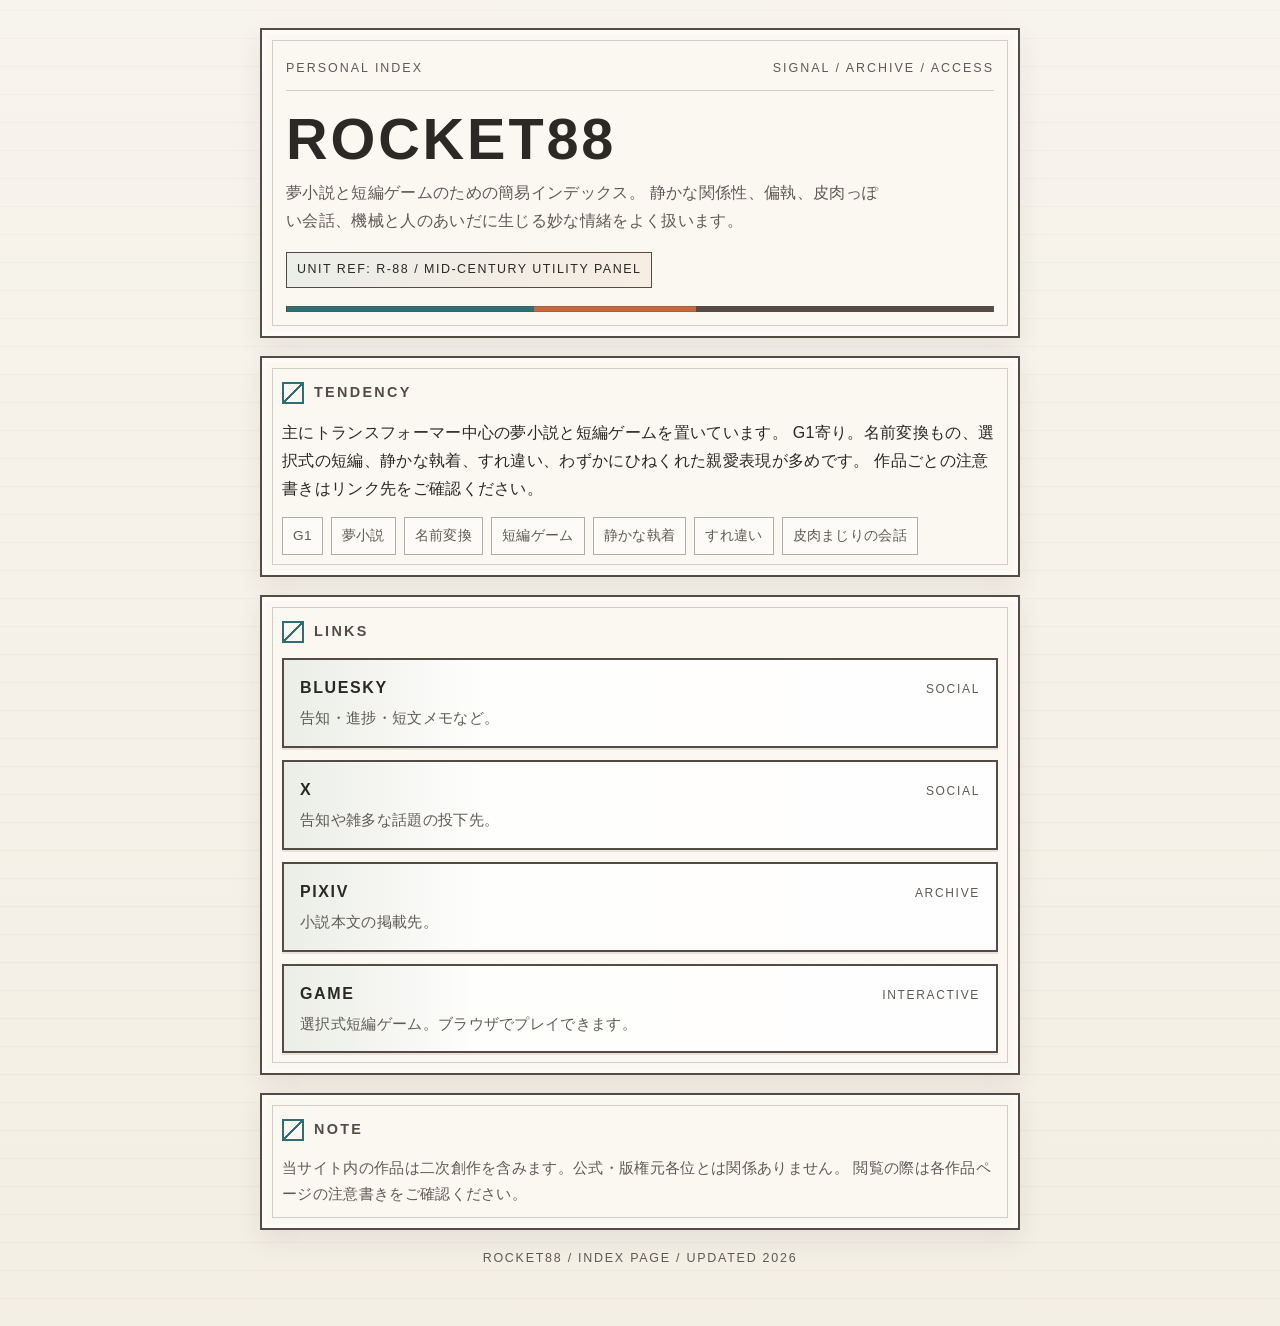
==== index.html @ cde76e51 "Add files via upload" ====
<!DOCTYPE html>
<html lang="ja">
<head>
  <meta charset="UTF-8" />
  <meta name="viewport" content="width=device-width, initial-scale=1.0" />
  <title>Rocket88 / Index</title>
  <meta name="description" content="夢小説・短編ゲームのリンク集" />
  <style>
    :root {
      --bg: #f3eee3;
      --panel: #fbf8f1;
      --line: #544c43;
      --subline: #8b8175;
      --ink: #2b2825;
      --muted: #5f5a54;
      --accent: #2f6f73;
      --accent-2: #c56a3d;
      --shadow: rgba(43, 40, 37, 0.08);
    }

    * {
      box-sizing: border-box;
    }

    html {
      scroll-behavior: smooth;
    }

    body {
      margin: 0;
      color: var(--ink);
      background:
        linear-gradient(to bottom, rgba(255,255,255,0.35), rgba(255,255,255,0.05)),
        repeating-linear-gradient(
          0deg,
          transparent 0,
          transparent 27px,
          rgba(84, 76, 67, 0.05) 27px,
          rgba(84, 76, 67, 0.05) 28px
        ),
        var(--bg);
      font-family:
        "Helvetica Neue",
        "Arial",
        "Hiragino Sans",
        "Yu Gothic",
        "Meiryo",
        sans-serif;
      line-height: 1.75;
      letter-spacing: 0.02em;
    }

    .wrap {
      width: min(92vw, 760px);
      margin: 0 auto;
      padding: 28px 0 56px;
    }

    .plate {
      position: relative;
      background: var(--panel);
      border: 2px solid var(--line);
      box-shadow:
        0 0 0 4px rgba(255,255,255,0.55) inset,
        0 10px 24px var(--shadow);
      overflow: hidden;
    }

    .plate::before {
      content: "";
      position: absolute;
      inset: 10px;
      border: 1px solid rgba(84, 76, 67, 0.25);
      pointer-events: none;
    }

    header.plate {
      padding: 28px 24px 24px;
      margin-bottom: 18px;
    }

    .topline {
      display: flex;
      justify-content: space-between;
      align-items: center;
      gap: 12px;
      font-size: 0.78rem;
      color: var(--muted);
      text-transform: uppercase;
      letter-spacing: 0.16em;
      margin-bottom: 18px;
      border-bottom: 1px solid rgba(84, 76, 67, 0.25);
      padding-bottom: 10px;
    }

    .name {
      margin: 0;
      font-size: clamp(2rem, 6vw, 3.6rem);
      line-height: 1.05;
      letter-spacing: 0.05em;
      font-weight: 800;
      text-transform: uppercase;
    }

    .subtitle {
      margin: 10px 0 0;
      color: var(--muted);
      font-size: 0.98rem;
      max-width: 38em;
    }

    .serial {
      margin-top: 18px;
      display: inline-block;
      padding: 6px 10px;
      border: 1px solid var(--line);
      font-size: 0.78rem;
      letter-spacing: 0.12em;
      text-transform: uppercase;
      background: linear-gradient(to right, rgba(47,111,115,0.08), rgba(197,106,61,0.08));
    }

    .grid {
      display: grid;
      gap: 18px;
    }

    section.plate {
      padding: 22px 20px 20px;
    }

    .section-head {
      display: flex;
      align-items: center;
      gap: 10px;
      margin: 0 0 14px;
      font-size: 0.9rem;
      letter-spacing: 0.16em;
      text-transform: uppercase;
      color: var(--line);
    }

    .section-head::before {
      content: "";
      width: 18px;
      height: 18px;
      border: 2px solid var(--accent);
      background:
        linear-gradient(135deg, transparent 45%, var(--accent) 46%, var(--accent) 54%, transparent 55%);
      flex: 0 0 auto;
    }

    .tendency-text {
      margin: 0;
      color: var(--ink);
    }

    .chips {
      display: flex;
      flex-wrap: wrap;
      gap: 8px;
      margin-top: 14px;
    }

    .chip {
      display: inline-block;
      padding: 6px 10px;
      border: 1px solid rgba(84, 76, 67, 0.45);
      color: var(--muted);
      font-size: 0.85rem;
      background: rgba(255,255,255,0.55);
    }

    .links {
      display: grid;
      gap: 12px;
    }

    .link-card {
      display: block;
      position: relative;
      text-decoration: none;
      color: inherit;
      border: 2px solid var(--line);
      background:
        linear-gradient(to right, rgba(47,111,115,0.08), rgba(255,255,255,0.85) 28%, rgba(255,255,255,0.92)),
        var(--panel);
      padding: 14px 16px;
      transition: transform 0.18s ease, box-shadow 0.18s ease, border-color 0.18s ease;
      box-shadow: 0 2px 0 rgba(84, 76, 67, 0.12);
    }

    .link-card:hover,
    .link-card:focus-visible {
      transform: translateY(-2px);
      box-shadow: 0 10px 16px rgba(43, 40, 37, 0.09);
      border-color: var(--accent);
      outline: none;
    }

    .link-top {
      display: flex;
      justify-content: space-between;
      align-items: baseline;
      gap: 10px;
      margin-bottom: 4px;
    }

    .link-label {
      font-size: 1rem;
      font-weight: 800;
      letter-spacing: 0.1em;
      text-transform: uppercase;
    }

    .link-tag {
      font-size: 0.75rem;
      color: var(--muted);
      letter-spacing: 0.14em;
      text-transform: uppercase;
      white-space: nowrap;
    }

    .link-desc {
      margin: 0;
      color: var(--muted);
      font-size: 0.92rem;
    }

    .notes {
      margin: 0;
      color: var(--muted);
      font-size: 0.92rem;
    }

    footer {
      margin-top: 18px;
      text-align: center;
      color: var(--muted);
      font-size: 0.78rem;
      letter-spacing: 0.14em;
      text-transform: uppercase;
    }

    .accent-line {
      height: 6px;
      margin: 18px 0 0;
      background:
        linear-gradient(to right,
          var(--accent) 0 35%,
          var(--accent-2) 35% 58%,
          var(--line) 58% 100%);
      border: 1px solid rgba(84, 76, 67, 0.3);
    }

    @media (max-width: 640px) {
      .wrap {
        width: min(94vw, 760px);
        padding-top: 18px;
      }

      header.plate,
      section.plate {
        padding-left: 16px;
        padding-right: 16px;
      }

      .topline {
        flex-direction: column;
        align-items: flex-start;
      }

      .link-top {
        flex-direction: column;
        align-items: flex-start;
      }
    }
  </style>
</head>
<body>
  <main class="wrap">
    <header class="plate">
      <div class="topline">
        <span>Personal Index</span>
        <span>Signal / Archive / Access</span>
      </div>

      <h1 class="name">Rocket88</h1>
      <p class="subtitle">
        夢小説と短編ゲームのための簡易インデックス。
        静かな関係性、偏執、皮肉っぽい会話、機械と人のあいだに生じる妙な情緒をよく扱います。
      </p>

      <div class="serial">Unit Ref: R-88 / Mid-Century Utility Panel</div>
      <div class="accent-line" aria-hidden="true"></div>
    </header>

    <div class="grid">
      <section class="plate" aria-labelledby="tendency-title">
        <h2 class="section-head" id="tendency-title">Tendency</h2>
        <p class="tendency-text">
          主にトランスフォーマー中心の夢小説と短編ゲームを置いています。
          G1寄り。名前変換もの、選択式の短編、静かな執着、すれ違い、わずかにひねくれた親愛表現が多めです。
          作品ごとの注意書きはリンク先をご確認ください。
        </p>
        <div class="chips" aria-label="傾向タグ">
          <span class="chip">G1</span>
          <span class="chip">夢小説</span>
          <span class="chip">名前変換</span>
          <span class="chip">短編ゲーム</span>
          <span class="chip">静かな執着</span>
          <span class="chip">すれ違い</span>
          <span class="chip">皮肉まじりの会話</span>
        </div>
      </section>

      <section class="plate" aria-labelledby="links-title">
        <h2 class="section-head" id="links-title">Links</h2>
        <div class="links">
          <a class="link-card" href="https://bsky.app/" target="_blank" rel="noopener noreferrer">
            <div class="link-top">
              <span class="link-label">Bluesky</span>
              <span class="link-tag">Social</span>
            </div>
            <p class="link-desc">告知・進捗・短文メモなど。</p>
          </a>

          <a class="link-card" href="https://x.com/" target="_blank" rel="noopener noreferrer">
            <div class="link-top">
              <span class="link-label">X</span>
              <span class="link-tag">Social</span>
            </div>
            <p class="link-desc">告知や雑多な話題の投下先。</p>
          </a>

          <a class="link-card" href="https://www.pixiv.net/" target="_blank" rel="noopener noreferrer">
            <div class="link-top">
              <span class="link-label">pixiv</span>
              <span class="link-tag">Archive</span>
            </div>
            <p class="link-desc">小説本文の掲載先。</p>
          </a>

          <a class="link-card" href="https://example.com/" target="_blank" rel="noopener noreferrer">
            <div class="link-top">
              <span class="link-label">Game</span>
              <span class="link-tag">Interactive</span>
            </div>
            <p class="link-desc">選択式短編ゲーム。ブラウザでプレイできます。</p>
          </a>
        </div>
      </section>

      <section class="plate" aria-labelledby="note-title">
        <h2 class="section-head" id="note-title">Note</h2>
        <p class="notes">
          当サイト内の作品は二次創作を含みます。公式・版権元各位とは関係ありません。
          閲覧の際は各作品ページの注意書きをご確認ください。
        </p>
      </section>
    </div>

    <footer>
      Rocket88 / Index Page / Updated 2026
    </footer>
  </main>
</body>
</html>
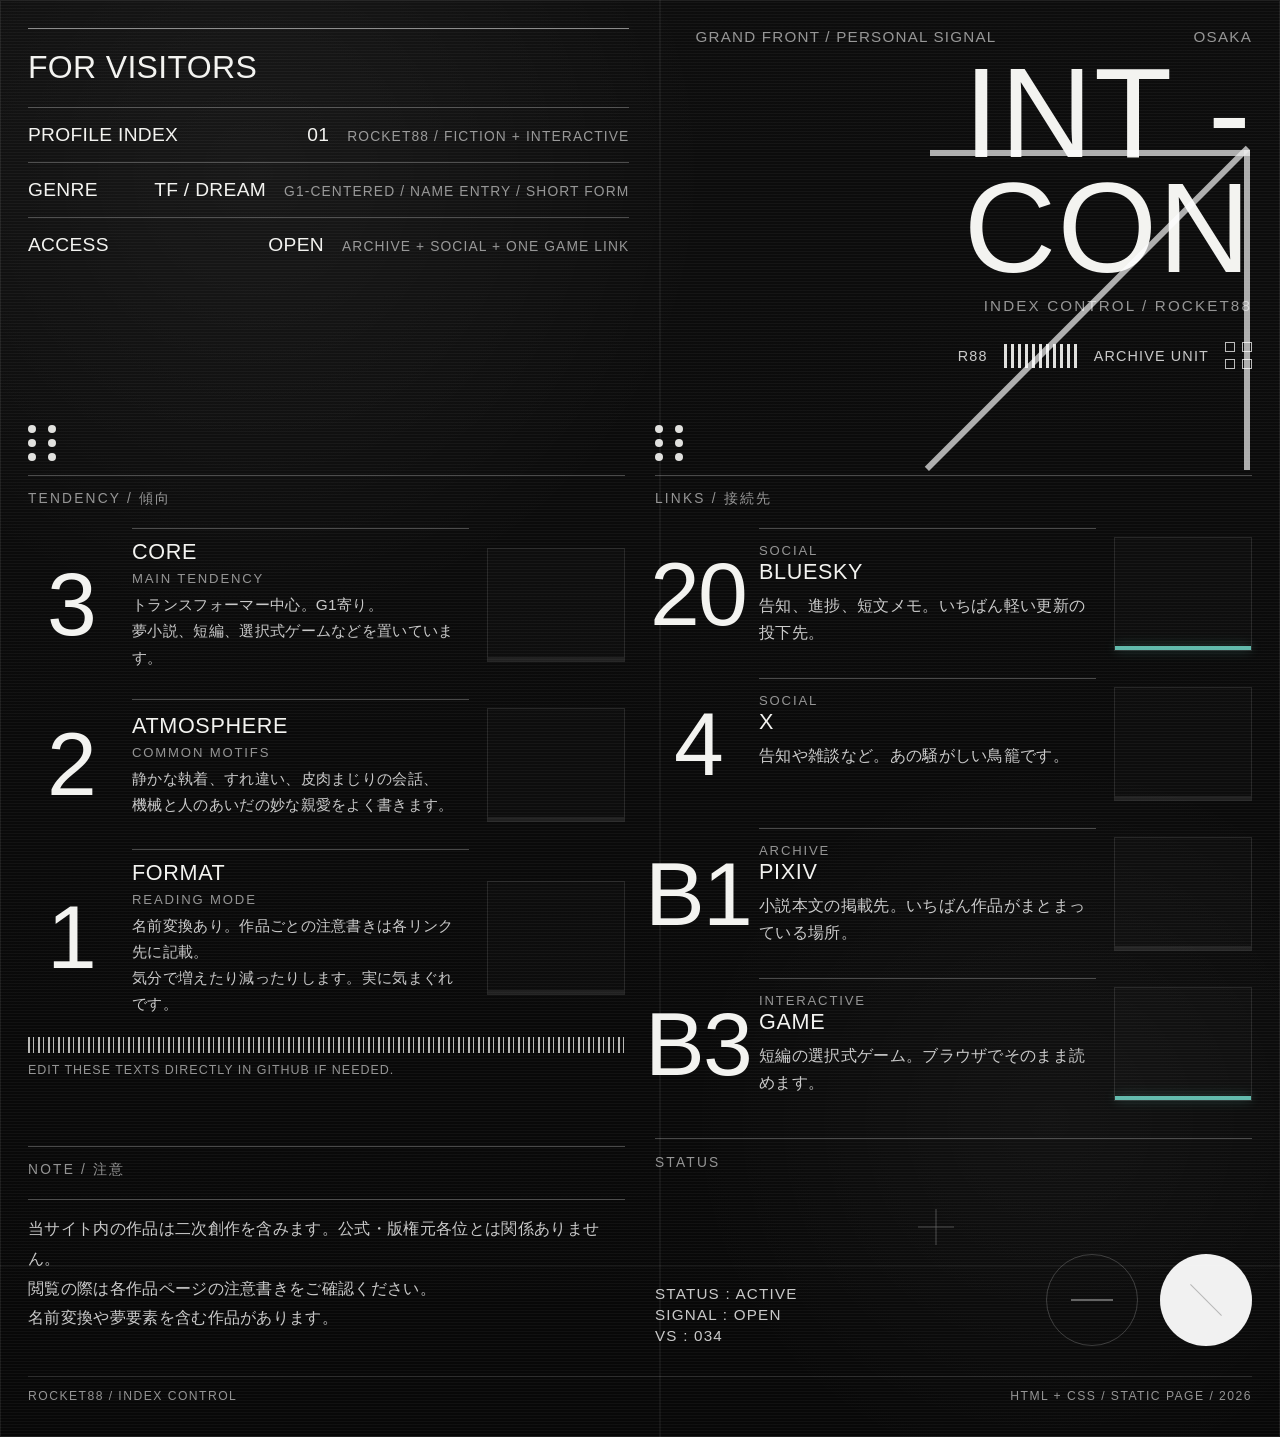
==== commit a1bea80a: "Update index.html" ====
--- a/index.html
+++ b/index.html
@@ -3,366 +3,733 @@
 <head>
   <meta charset="UTF-8" />
   <meta name="viewport" content="width=device-width, initial-scale=1.0" />
-  <title>Rocket88 / Index</title>
-  <meta name="description" content="夢小説・短編ゲームのリンク集" />
+  <title>Rocket88 / INT-CON</title>
+  <meta name="description" content="夢小説・短編ゲームのインデックス" />
   <style>
     :root {
-      --bg: #f3eee3;
-      --panel: #fbf8f1;
-      --line: #544c43;
-      --subline: #8b8175;
-      --ink: #2b2825;
-      --muted: #5f5a54;
-      --accent: #2f6f73;
-      --accent-2: #c56a3d;
-      --shadow: rgba(43, 40, 37, 0.08);
-    }
-
-    * {
-      box-sizing: border-box;
-    }
-
-    html {
-      scroll-behavior: smooth;
+      --bg: #050505;
+      --panel: rgba(255,255,255,0.02);
+      --line: rgba(255,255,255,0.72);
+      --soft-line: rgba(255,255,255,0.26);
+      --text: #f3f3f0;
+      --muted: rgba(255,255,255,0.78);
+      --subtle: rgba(255,255,255,0.56);
+      --accent-soft: rgba(126,243,225,0.75);
+    }
+
+    * { box-sizing: border-box; }
+    html, body {
+      margin: 0;
+      padding: 0;
+      min-height: 100%;
+      background: var(--bg);
+      color: var(--text);
+      font-family: "Helvetica Neue", Arial, "Hiragino Sans", "Yu Gothic", Meiryo, sans-serif;
+      letter-spacing: 0.02em;
     }
 
     body {
-      margin: 0;
-      color: var(--ink);
-      background:
-        linear-gradient(to bottom, rgba(255,255,255,0.35), rgba(255,255,255,0.05)),
+      background-image:
+        radial-gradient(circle at 20% 12%, rgba(255,255,255,0.05), transparent 28%),
+        radial-gradient(circle at 82% 78%, rgba(255,255,255,0.035), transparent 24%),
+        linear-gradient(to bottom, rgba(255,255,255,0.03), rgba(255,255,255,0.01)),
         repeating-linear-gradient(
           0deg,
-          transparent 0,
-          transparent 27px,
-          rgba(84, 76, 67, 0.05) 27px,
-          rgba(84, 76, 67, 0.05) 28px
-        ),
-        var(--bg);
-      font-family:
-        "Helvetica Neue",
-        "Arial",
-        "Hiragino Sans",
-        "Yu Gothic",
-        "Meiryo",
-        sans-serif;
-      line-height: 1.75;
-      letter-spacing: 0.02em;
-    }
-
-    .wrap {
-      width: min(92vw, 760px);
+          rgba(255,255,255,0.035) 0px,
+          rgba(255,255,255,0.035) 1px,
+          transparent 1px,
+          transparent 3px
+        );
+    }
+
+    a { color: inherit; }
+
+    .board {
+      position: relative;
+      width: min(100%, 1280px);
       margin: 0 auto;
-      padding: 28px 0 56px;
-    }
-
-    .plate {
+      min-height: 100vh;
+      padding: 28px 28px 34px;
+      overflow: hidden;
+    }
+
+    .board::before {
+      content: "";
+      position: absolute;
+      inset: 0;
+      background:
+        linear-gradient(90deg, transparent 0, transparent 51.5%, rgba(255,255,255,0.05) 51.5%, rgba(255,255,255,0.05) 51.65%, transparent 51.65%),
+        linear-gradient(transparent 0, transparent 88%, rgba(255,255,255,0.04) 88%, rgba(255,255,255,0.04) 88.15%, transparent 88.15%);
+      pointer-events: none;
+    }
+
+    .board::after {
+      content: "";
+      position: absolute;
+      inset: 0;
+      box-shadow: inset 0 0 0 1px rgba(255,255,255,0.08);
+      pointer-events: none;
+    }
+
+    .top-grid {
+      display: grid;
+      grid-template-columns: 1.1fr 1fr;
+      gap: 30px;
+      align-items: start;
+      margin-bottom: 42px;
+    }
+
+    .meta-block { padding-right: 24px; }
+
+    .rule {
+      height: 1px;
+      background: var(--line);
+      opacity: 0.72;
+      margin: 0 0 22px;
+    }
+
+    .meta-label {
+      display: block;
+      font-size: clamp(28px, 2.5vw, 40px);
+      line-height: 1;
+      font-weight: 300;
+      letter-spacing: 0.01em;
+      text-transform: uppercase;
+      margin-bottom: 24px;
+    }
+
+    .meta-row {
+      display: grid;
+      grid-template-columns: 1fr auto auto;
+      gap: 18px;
+      align-items: baseline;
+      padding: 16px 0;
+      border-top: 1px solid var(--soft-line);
+      font-size: clamp(19px, 1.5vw, 28px);
+      text-transform: uppercase;
+      font-weight: 300;
+    }
+
+    .meta-row small {
+      font-size: 0.72em;
+      color: var(--subtle);
+      letter-spacing: 0.08em;
+    }
+
+    .hero {
       position: relative;
-      background: var(--panel);
-      border: 2px solid var(--line);
-      box-shadow:
-        0 0 0 4px rgba(255,255,255,0.55) inset,
-        0 10px 24px var(--shadow);
-      overflow: hidden;
-    }
-
-    .plate::before {
-      content: "";
-      position: absolute;
-      inset: 10px;
-      border: 1px solid rgba(84, 76, 67, 0.25);
-      pointer-events: none;
-    }
-
-    header.plate {
-      padding: 28px 24px 24px;
-      margin-bottom: 18px;
-    }
-
-    .topline {
+      min-height: 320px;
+      padding-left: 12px;
+    }
+
+    .hero-topline {
       display: flex;
       justify-content: space-between;
+      align-items: end;
+      gap: 16px;
+      color: var(--subtle);
+      font-size: 0.95rem;
+      text-transform: uppercase;
+      letter-spacing: 0.08em;
+      margin-bottom: 10px;
+    }
+
+    .hero-title {
+      margin: 0;
+      font-size: clamp(70px, 10vw, 170px);
+      line-height: 0.9;
+      font-weight: 200;
+      letter-spacing: 0.01em;
+      text-transform: uppercase;
+      text-align: right;
+    }
+
+    .hero-sub {
+      margin-top: 12px;
+      text-align: right;
+      font-size: 0.95rem;
+      color: var(--subtle);
+      text-transform: uppercase;
+      letter-spacing: 0.14em;
+    }
+
+    .hero-arrow {
+      position: absolute;
+      right: 2px;
+      top: 122px;
+      width: min(33vw, 320px);
+      height: min(33vw, 320px);
+      opacity: 0.92;
+      pointer-events: none;
+    }
+
+    .hero-arrow::before,
+    .hero-arrow::after {
+      content: "";
+      position: absolute;
+      background: var(--line);
+    }
+
+    .hero-arrow::before {
+      right: 0;
+      top: 0;
+      width: 100%;
+      height: 6px;
+    }
+
+    .hero-arrow::after {
+      right: 0;
+      top: 0;
+      width: 6px;
+      height: 100%;
+    }
+
+    .hero-arrow .diag {
+      position: absolute;
+      right: 0;
+      top: 0;
+      width: 6px;
+      height: 142%;
+      transform-origin: top right;
+      transform: rotate(45deg);
+      background: var(--line);
+    }
+
+    .hero-marks {
+      display: flex;
+      justify-content: flex-end;
+      gap: 16px;
       align-items: center;
-      gap: 12px;
-      font-size: 0.78rem;
+      margin-top: 28px;
       color: var(--muted);
+      font-size: 0.9rem;
+      letter-spacing: 0.08em;
+      text-transform: uppercase;
+    }
+
+    .hero-marks .bars {
+      width: 74px;
+      height: 24px;
+      background: repeating-linear-gradient(to right, var(--text) 0 3px, transparent 3px 7px);
+      opacity: 0.92;
+    }
+
+    .hero-marks .dotbox {
+      display: grid;
+      grid-template-columns: repeat(2, 10px);
+      gap: 7px;
+    }
+
+    .hero-marks .dotbox span {
+      display: block;
+      width: 10px;
+      height: 10px;
+      border: 1px solid var(--line);
+    }
+
+    .mid-grid {
+      display: grid;
+      grid-template-columns: 1fr 1fr;
+      gap: 30px;
+      align-items: start;
+    }
+
+    .panel { position: relative; padding-top: 8px; }
+    .panel .panel-rule {
+      height: 1px;
+      background: var(--soft-line);
+      margin-bottom: 14px;
+    }
+
+    .braille {
+      display: inline-grid;
+      grid-template-columns: repeat(2, 8px);
+      grid-auto-rows: 8px;
+      gap: 6px 12px;
+      margin-bottom: 14px;
+      opacity: 0.92;
+    }
+
+    .braille span {
+      width: 8px;
+      height: 8px;
+      border-radius: 50%;
+      background: var(--text);
+      display: block;
+    }
+
+    .section-caption {
+      font-size: 0.86rem;
+      color: var(--subtle);
       text-transform: uppercase;
       letter-spacing: 0.16em;
-      margin-bottom: 18px;
-      border-bottom: 1px solid rgba(84, 76, 67, 0.25);
-      padding-bottom: 10px;
-    }
-
-    .name {
-      margin: 0;
-      font-size: clamp(2rem, 6vw, 3.6rem);
-      line-height: 1.05;
-      letter-spacing: 0.05em;
-      font-weight: 800;
-      text-transform: uppercase;
-    }
-
-    .subtitle {
-      margin: 10px 0 0;
-      color: var(--muted);
-      font-size: 0.98rem;
-      max-width: 38em;
-    }
-
-    .serial {
-      margin-top: 18px;
-      display: inline-block;
-      padding: 6px 10px;
-      border: 1px solid var(--line);
-      font-size: 0.78rem;
-      letter-spacing: 0.12em;
-      text-transform: uppercase;
-      background: linear-gradient(to right, rgba(47,111,115,0.08), rgba(197,106,61,0.08));
-    }
-
-    .grid {
+      margin-bottom: 20px;
+    }
+
+    .tendency-list,
+    .link-list {
       display: grid;
       gap: 18px;
     }
 
-    section.plate {
-      padding: 22px 20px 20px;
-    }
-
-    .section-head {
+    .t-item,
+    .link-item {
+      display: grid;
+      grid-template-columns: 86px 1fr 138px;
+      align-items: stretch;
+      gap: 18px;
+      min-height: 132px;
+    }
+
+    .id-box {
       display: flex;
       align-items: center;
-      gap: 10px;
-      margin: 0 0 14px;
-      font-size: 0.9rem;
-      letter-spacing: 0.16em;
-      text-transform: uppercase;
-      color: var(--line);
-    }
-
-    .section-head::before {
+      justify-content: center;
+      font-size: clamp(68px, 7vw, 112px);
+      line-height: 1;
+      font-weight: 200;
+      letter-spacing: -0.02em;
+      text-transform: uppercase;
+    }
+
+    .copy {
+      display: flex;
+      flex-direction: column;
+      justify-content: center;
+      padding: 10px 0;
+      border-top: 1px solid var(--soft-line);
+    }
+
+    .copy .jp {
+      font-size: 0.96rem;
+      color: var(--muted);
+      margin-top: 6px;
+      line-height: 1.7;
+    }
+
+    .copy strong,
+    .link-copy strong {
+      display: block;
+      font-size: 1.35rem;
+      font-weight: 400;
+      text-transform: uppercase;
+      letter-spacing: 0.03em;
+      margin-bottom: 6px;
+    }
+
+    .copy small,
+    .link-copy small {
+      font-size: 0.82rem;
+      color: var(--subtle);
+      text-transform: uppercase;
+      letter-spacing: 0.14em;
+    }
+
+    .ghost-box {
+      position: relative;
+      border: 1px solid rgba(255,255,255,0.1);
+      min-height: 114px;
+      align-self: center;
+      background: rgba(255,255,255,0.01);
+    }
+
+    .ghost-box::before {
       content: "";
-      width: 18px;
-      height: 18px;
-      border: 2px solid var(--accent);
-      background:
-        linear-gradient(135deg, transparent 45%, var(--accent) 46%, var(--accent) 54%, transparent 55%);
-      flex: 0 0 auto;
-    }
-
-    .tendency-text {
-      margin: 0;
-      color: var(--ink);
-    }
-
-    .chips {
+      position: absolute;
+      left: 0;
+      right: 0;
+      bottom: 0;
+      height: 4px;
+      background: rgba(255,255,255,0.08);
+    }
+
+    .ghost-box.accent::before {
+      background: linear-gradient(to right, var(--accent-soft), var(--accent-soft));
+      box-shadow: 0 0 12px rgba(126,243,225,0.3);
+    }
+
+    .link-item a { text-decoration: none; display: contents; }
+
+    .link-copy {
+      position: relative;
+      border-top: 1px solid var(--soft-line);
+      padding: 12px 0;
+      transition: transform 0.16s ease;
+    }
+
+    .link-copy p {
+      margin: 8px 0 0;
+      color: var(--muted);
+      line-height: 1.7;
+      font-size: 0.98rem;
+    }
+
+    .link-anchor:hover .link-copy,
+    .link-anchor:focus-visible .link-copy { transform: translateX(6px); }
+    .link-anchor:focus-visible { outline: none; }
+
+    .link-anchor:hover .ghost-box,
+    .link-anchor:focus-visible .ghost-box {
+      border-color: rgba(255,255,255,0.25);
+      box-shadow: inset 0 0 0 1px rgba(255,255,255,0.08);
+    }
+
+    .note-panel {
+      margin-top: 28px;
+      display: grid;
+      grid-template-columns: 1fr 1fr;
+      gap: 30px;
+    }
+
+    .note-copy {
+      border-top: 1px solid var(--soft-line);
+      padding-top: 14px;
+      color: var(--muted);
+      line-height: 1.85;
+    }
+
+    .status-panel {
+      position: relative;
+      border-top: 1px solid var(--soft-line);
+      padding-top: 16px;
+      min-height: 180px;
+    }
+
+    .status-grid {
+      display: grid;
+      grid-template-columns: 1fr auto;
+      gap: 16px;
+      align-items: end;
+      margin-top: 84px;
+    }
+
+    .status-text {
+      text-transform: uppercase;
+      line-height: 1.4;
+      letter-spacing: 0.08em;
+      color: var(--muted);
+      font-size: 0.95rem;
+    }
+
+    .status-icons {
       display: flex;
-      flex-wrap: wrap;
-      gap: 8px;
-      margin-top: 14px;
-    }
-
-    .chip {
-      display: inline-block;
-      padding: 6px 10px;
-      border: 1px solid rgba(84, 76, 67, 0.45);
-      color: var(--muted);
-      font-size: 0.85rem;
-      background: rgba(255,255,255,0.55);
-    }
-
-    .links {
-      display: grid;
-      gap: 12px;
-    }
-
-    .link-card {
-      display: block;
+      align-items: center;
+      gap: 22px;
+    }
+
+    .status-icons .ring,
+    .status-icons .disc {
+      width: 92px;
+      height: 92px;
+      border-radius: 50%;
       position: relative;
-      text-decoration: none;
-      color: inherit;
-      border: 2px solid var(--line);
-      background:
-        linear-gradient(to right, rgba(47,111,115,0.08), rgba(255,255,255,0.85) 28%, rgba(255,255,255,0.92)),
-        var(--panel);
-      padding: 14px 16px;
-      transition: transform 0.18s ease, box-shadow 0.18s ease, border-color 0.18s ease;
-      box-shadow: 0 2px 0 rgba(84, 76, 67, 0.12);
-    }
-
-    .link-card:hover,
-    .link-card:focus-visible {
-      transform: translateY(-2px);
-      box-shadow: 0 10px 16px rgba(43, 40, 37, 0.09);
-      border-color: var(--accent);
-      outline: none;
-    }
-
-    .link-top {
+    }
+
+    .status-icons .ring { border: 1px solid rgba(255,255,255,0.2); }
+
+    .status-icons .ring::before {
+      content: "";
+      position: absolute;
+      left: 50%;
+      top: 50%;
+      width: 42px;
+      height: 1px;
+      background: var(--line);
+      transform: translate(-50%, -50%);
+    }
+
+    .status-icons .disc { background: rgba(255,255,255,0.94); }
+
+    .status-icons .disc::before {
+      content: "";
+      position: absolute;
+      left: 50%;
+      top: 50%;
+      width: 44px;
+      height: 1px;
+      background: rgba(0,0,0,0.24);
+      transform: translate(-50%, -50%) rotate(45deg);
+    }
+
+    .micro-cross {
+      position: absolute;
+      left: 44%;
+      top: 70px;
+      width: 36px;
+      height: 36px;
+      opacity: 0.36;
+    }
+
+    .micro-cross::before,
+    .micro-cross::after {
+      content: "";
+      position: absolute;
+      background: var(--line);
+    }
+
+    .micro-cross::before {
+      left: 50%;
+      top: 0;
+      width: 1px;
+      height: 100%;
+      transform: translateX(-50%);
+    }
+
+    .micro-cross::after {
+      left: 0;
+      top: 50%;
+      width: 100%;
+      height: 1px;
+      transform: translateY(-50%);
+    }
+
+    .footer-line {
+      margin-top: 30px;
+      height: 1px;
+      background: rgba(255,255,255,0.12);
+    }
+
+    .footer-meta {
       display: flex;
       justify-content: space-between;
-      align-items: baseline;
-      gap: 10px;
-      margin-bottom: 4px;
-    }
-
-    .link-label {
-      font-size: 1rem;
-      font-weight: 800;
-      letter-spacing: 0.1em;
-      text-transform: uppercase;
-    }
-
-    .link-tag {
-      font-size: 0.75rem;
-      color: var(--muted);
-      letter-spacing: 0.14em;
-      text-transform: uppercase;
-      white-space: nowrap;
-    }
-
-    .link-desc {
-      margin: 0;
-      color: var(--muted);
-      font-size: 0.92rem;
-    }
-
-    .notes {
-      margin: 0;
-      color: var(--muted);
-      font-size: 0.92rem;
-    }
-
-    footer {
-      margin-top: 18px;
-      text-align: center;
-      color: var(--muted);
+      gap: 12px;
+      padding-top: 12px;
+      text-transform: uppercase;
+      color: var(--subtle);
+      font-size: 0.76rem;
+      letter-spacing: 0.12em;
+    }
+
+    .barcode {
+      width: 100%;
+      height: 16px;
+      margin-top: 10px;
+      background: repeating-linear-gradient(to right, var(--text) 0 2px, transparent 2px 5px, var(--text) 5px 6px, transparent 6px 10px);
+      opacity: 0.75;
+    }
+
+    .edit-note {
       font-size: 0.78rem;
-      letter-spacing: 0.14em;
-      text-transform: uppercase;
-    }
-
-    .accent-line {
-      height: 6px;
-      margin: 18px 0 0;
-      background:
-        linear-gradient(to right,
-          var(--accent) 0 35%,
-          var(--accent-2) 35% 58%,
-          var(--line) 58% 100%);
-      border: 1px solid rgba(84, 76, 67, 0.3);
-    }
-
-    @media (max-width: 640px) {
-      .wrap {
-        width: min(94vw, 760px);
-        padding-top: 18px;
-      }
-
-      header.plate,
-      section.plate {
-        padding-left: 16px;
-        padding-right: 16px;
-      }
-
-      .topline {
-        flex-direction: column;
-        align-items: flex-start;
-      }
-
-      .link-top {
-        flex-direction: column;
-        align-items: flex-start;
-      }
+      color: var(--subtle);
+      margin-top: 10px;
+      letter-spacing: 0.08em;
+      text-transform: uppercase;
+    }
+
+    @media (max-width: 980px) {
+      .top-grid, .mid-grid, .note-panel { grid-template-columns: 1fr; }
+      .hero { min-height: 260px; padding-right: 0; }
+      .hero-title, .hero-sub { text-align: left; }
+      .hero-marks { justify-content: flex-start; }
+      .hero-arrow { position: relative; top: auto; right: auto; margin-top: 22px; width: 220px; height: 220px; }
+      .micro-cross { left: auto; right: 160px; top: 38px; }
+    }
+
+    @media (max-width: 720px) {
+      .board { padding: 18px 16px 24px; }
+      .meta-row { grid-template-columns: 1fr auto; gap: 8px 12px; }
+      .meta-row small { grid-column: 1 / -1; }
+      .t-item, .link-item { grid-template-columns: 72px 1fr; gap: 14px; }
+      .ghost-box { grid-column: 2; min-height: 54px; }
+      .id-box { align-self: start; justify-content: flex-start; font-size: clamp(54px, 14vw, 88px); }
+      .status-grid, .footer-meta { grid-template-columns: 1fr; display: grid; }
+      .status-icons { justify-content: flex-start; }
     }
   </style>
 </head>
 <body>
-  <main class="wrap">
-    <header class="plate">
-      <div class="topline">
-        <span>Personal Index</span>
-        <span>Signal / Archive / Access</span>
+  <main class="board">
+    <section class="top-grid">
+      <div class="meta-block">
+        <div class="rule"></div>
+        <span class="meta-label">For Visitors</span>
+
+        <div class="meta-row">
+          <span>Profile Index</span>
+          <span>01</span>
+          <small>Rocket88 / Fiction + Interactive</small>
+        </div>
+
+        <div class="meta-row">
+          <span>Genre</span>
+          <span>TF / Dream</span>
+          <small>G1-centered / name entry / short form</small>
+        </div>
+
+        <div class="meta-row">
+          <span>Access</span>
+          <span>Open</span>
+          <small>Archive + social + one game link</small>
+        </div>
       </div>
 
-      <h1 class="name">Rocket88</h1>
-      <p class="subtitle">
-        夢小説と短編ゲームのための簡易インデックス。
-        静かな関係性、偏執、皮肉っぽい会話、機械と人のあいだに生じる妙な情緒をよく扱います。
-      </p>
-
-      <div class="serial">Unit Ref: R-88 / Mid-Century Utility Panel</div>
-      <div class="accent-line" aria-hidden="true"></div>
-    </header>
-
-    <div class="grid">
-      <section class="plate" aria-labelledby="tendency-title">
-        <h2 class="section-head" id="tendency-title">Tendency</h2>
-        <p class="tendency-text">
-          主にトランスフォーマー中心の夢小説と短編ゲームを置いています。
-          G1寄り。名前変換もの、選択式の短編、静かな執着、すれ違い、わずかにひねくれた親愛表現が多めです。
-          作品ごとの注意書きはリンク先をご確認ください。
-        </p>
-        <div class="chips" aria-label="傾向タグ">
-          <span class="chip">G1</span>
-          <span class="chip">夢小説</span>
-          <span class="chip">名前変換</span>
-          <span class="chip">短編ゲーム</span>
-          <span class="chip">静かな執着</span>
-          <span class="chip">すれ違い</span>
-          <span class="chip">皮肉まじりの会話</span>
-        </div>
-      </section>
-
-      <section class="plate" aria-labelledby="links-title">
-        <h2 class="section-head" id="links-title">Links</h2>
-        <div class="links">
-          <a class="link-card" href="https://bsky.app/" target="_blank" rel="noopener noreferrer">
-            <div class="link-top">
-              <span class="link-label">Bluesky</span>
-              <span class="link-tag">Social</span>
+      <div class="hero">
+        <div class="hero-topline">
+          <span>Grand Front / Personal Signal</span>
+          <span>OSAKA</span>
+        </div>
+
+        <h1 class="hero-title">INT - CON</h1>
+        <div class="hero-sub">Index Control / Rocket88</div>
+
+        <div class="hero-marks">
+          <span>R88</span>
+          <span class="bars" aria-hidden="true"></span>
+          <span>Archive Unit</span>
+          <div class="dotbox" aria-hidden="true">
+            <span></span><span></span><span></span><span></span>
+          </div>
+        </div>
+
+        <div class="hero-arrow" aria-hidden="true"><span class="diag"></span></div>
+      </div>
+    </section>
+
+    <section class="mid-grid">
+      <div class="panel">
+        <div class="braille" aria-hidden="true">
+          <span></span><span></span><span></span><span></span><span></span><span></span>
+        </div>
+        <div class="panel-rule"></div>
+        <div class="section-caption">Tendency / 傾向</div>
+
+        <div class="tendency-list">
+          <article class="t-item">
+            <div class="id-box">3</div>
+            <div class="copy">
+              <strong>Core</strong>
+              <small>Main tendency</small>
+              <div class="jp">
+                トランスフォーマー中心。G1寄り。<br>
+                夢小説、短編、選択式ゲームなどを置いています。
+              </div>
             </div>
-            <p class="link-desc">告知・進捗・短文メモなど。</p>
-          </a>
-
-          <a class="link-card" href="https://x.com/" target="_blank" rel="noopener noreferrer">
-            <div class="link-top">
-              <span class="link-label">X</span>
-              <span class="link-tag">Social</span>
+            <div class="ghost-box" aria-hidden="true"></div>
+          </article>
+
+          <article class="t-item">
+            <div class="id-box">2</div>
+            <div class="copy">
+              <strong>Atmosphere</strong>
+              <small>Common motifs</small>
+              <div class="jp">
+                静かな執着、すれ違い、皮肉まじりの会話、<br>
+                機械と人のあいだの妙な親愛をよく書きます。
+              </div>
             </div>
-            <p class="link-desc">告知や雑多な話題の投下先。</p>
-          </a>
-
-          <a class="link-card" href="https://www.pixiv.net/" target="_blank" rel="noopener noreferrer">
-            <div class="link-top">
-              <span class="link-label">pixiv</span>
-              <span class="link-tag">Archive</span>
+            <div class="ghost-box" aria-hidden="true"></div>
+          </article>
+
+          <article class="t-item">
+            <div class="id-box">1</div>
+            <div class="copy">
+              <strong>Format</strong>
+              <small>Reading mode</small>
+              <div class="jp">
+                名前変換あり。作品ごとの注意書きは各リンク先に記載。<br>
+                気分で増えたり減ったりします。実に気まぐれです。
+              </div>
             </div>
-            <p class="link-desc">小説本文の掲載先。</p>
-          </a>
-
-          <a class="link-card" href="https://example.com/" target="_blank" rel="noopener noreferrer">
-            <div class="link-top">
-              <span class="link-label">Game</span>
-              <span class="link-tag">Interactive</span>
-            </div>
-            <p class="link-desc">選択式短編ゲーム。ブラウザでプレイできます。</p>
-          </a>
-        </div>
-      </section>
-
-      <section class="plate" aria-labelledby="note-title">
-        <h2 class="section-head" id="note-title">Note</h2>
-        <p class="notes">
-          当サイト内の作品は二次創作を含みます。公式・版権元各位とは関係ありません。
-          閲覧の際は各作品ページの注意書きをご確認ください。
-        </p>
-      </section>
+            <div class="ghost-box" aria-hidden="true"></div>
+          </article>
+        </div>
+
+        <div class="barcode" aria-hidden="true"></div>
+        <div class="edit-note">Edit these texts directly in GitHub if needed.</div>
+      </div>
+
+      <div class="panel">
+        <div class="braille" aria-hidden="true">
+          <span></span><span></span><span></span><span></span><span></span><span></span>
+        </div>
+        <div class="panel-rule"></div>
+        <div class="section-caption">Links / 接続先</div>
+
+        <div class="link-list">
+          <article class="link-item">
+            <a class="link-anchor" href="https://bsky.app/" target="_blank" rel="noopener noreferrer">
+              <div class="id-box">20</div>
+              <div class="link-copy">
+                <small>Social</small>
+                <strong>Bluesky</strong>
+                <p>告知、進捗、短文メモ。いちばん軽い更新の投下先。</p>
+              </div>
+              <div class="ghost-box accent" aria-hidden="true"></div>
+            </a>
+          </article>
+
+          <article class="link-item">
+            <a class="link-anchor" href="https://x.com/" target="_blank" rel="noopener noreferrer">
+              <div class="id-box">4</div>
+              <div class="link-copy">
+                <small>Social</small>
+                <strong>X</strong>
+                <p>告知や雑談など。あの騒がしい鳥籠です。</p>
+              </div>
+              <div class="ghost-box" aria-hidden="true"></div>
+            </a>
+          </article>
+
+          <article class="link-item">
+            <a class="link-anchor" href="https://www.pixiv.net/" target="_blank" rel="noopener noreferrer">
+              <div class="id-box">B1</div>
+              <div class="link-copy">
+                <small>Archive</small>
+                <strong>pixiv</strong>
+                <p>小説本文の掲載先。いちばん作品がまとまっている場所。</p>
+              </div>
+              <div class="ghost-box" aria-hidden="true"></div>
+            </a>
+          </article>
+
+          <article class="link-item">
+            <a class="link-anchor" href="https://example.com/" target="_blank" rel="noopener noreferrer">
+              <div class="id-box">B3</div>
+              <div class="link-copy">
+                <small>Interactive</small>
+                <strong>Game</strong>
+                <p>短編の選択式ゲーム。ブラウザでそのまま読めます。</p>
+              </div>
+              <div class="ghost-box accent" aria-hidden="true"></div>
+            </a>
+          </article>
+        </div>
+      </div>
+    </section>
+
+    <section class="note-panel">
+      <div class="panel">
+        <div class="panel-rule"></div>
+        <div class="section-caption">Note / 注意</div>
+        <div class="note-copy">
+          当サイト内の作品は二次創作を含みます。公式・版権元各位とは関係ありません。<br>
+          閲覧の際は各作品ページの注意書きをご確認ください。<br>
+          名前変換や夢要素を含む作品があります。
+        </div>
+      </div>
+
+      <div class="status-panel">
+        <div class="micro-cross" aria-hidden="true"></div>
+        <div class="section-caption">Status</div>
+        <div class="status-grid">
+          <div class="status-text">
+            Status : Active<br>
+            Signal : Open<br>
+            VS : 034
+          </div>
+          <div class="status-icons" aria-hidden="true">
+            <div class="ring"></div>
+            <div class="disc"></div>
+          </div>
+        </div>
+      </div>
+    </section>
+
+    <div class="footer-line"></div>
+    <div class="footer-meta">
+      <span>Rocket88 / Index Control</span>
+      <span>HTML + CSS / Static Page / 2026</span>
     </div>
-
-    <footer>
-      Rocket88 / Index Page / Updated 2026
-    </footer>
   </main>
 </body>
 </html>
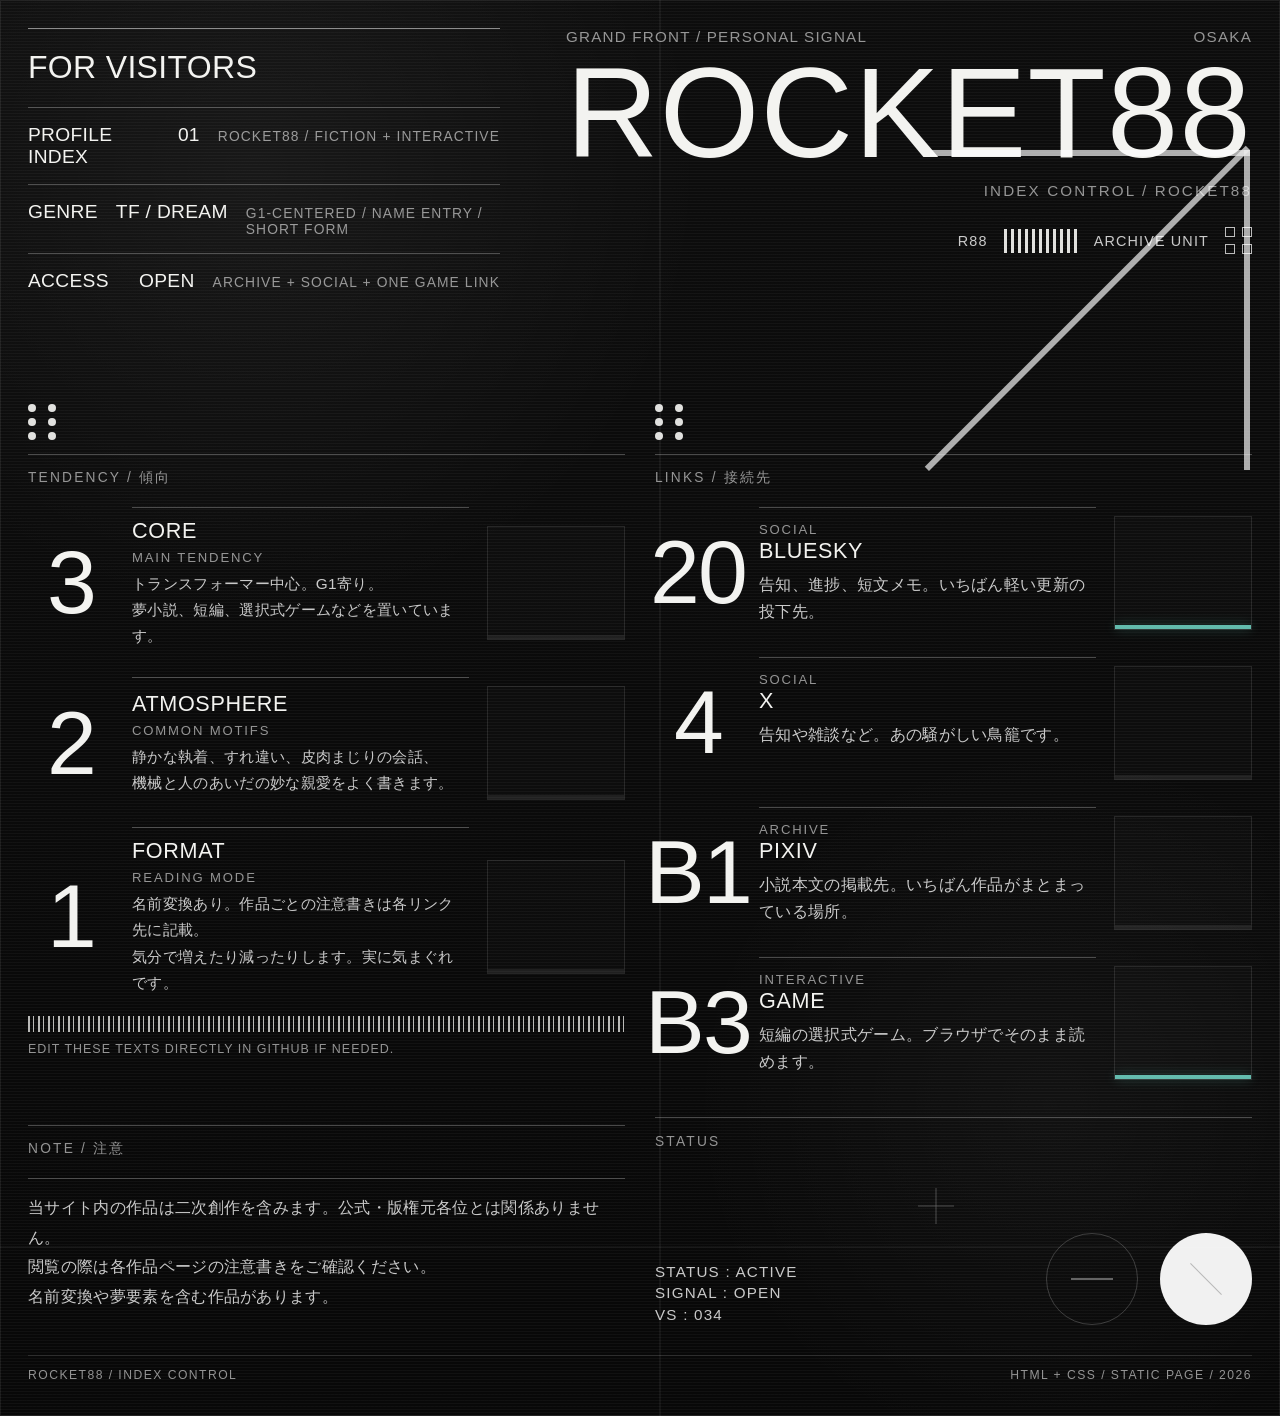
==== commit a920c355: "Update index.html" ====
--- a/index.html
+++ b/index.html
@@ -569,7 +569,7 @@
           <span>OSAKA</span>
         </div>
 
-        <h1 class="hero-title">INT - CON</h1>
+        <h1 class="hero-title">Rocket88</h1>
         <div class="hero-sub">Index Control / Rocket88</div>
 
         <div class="hero-marks">
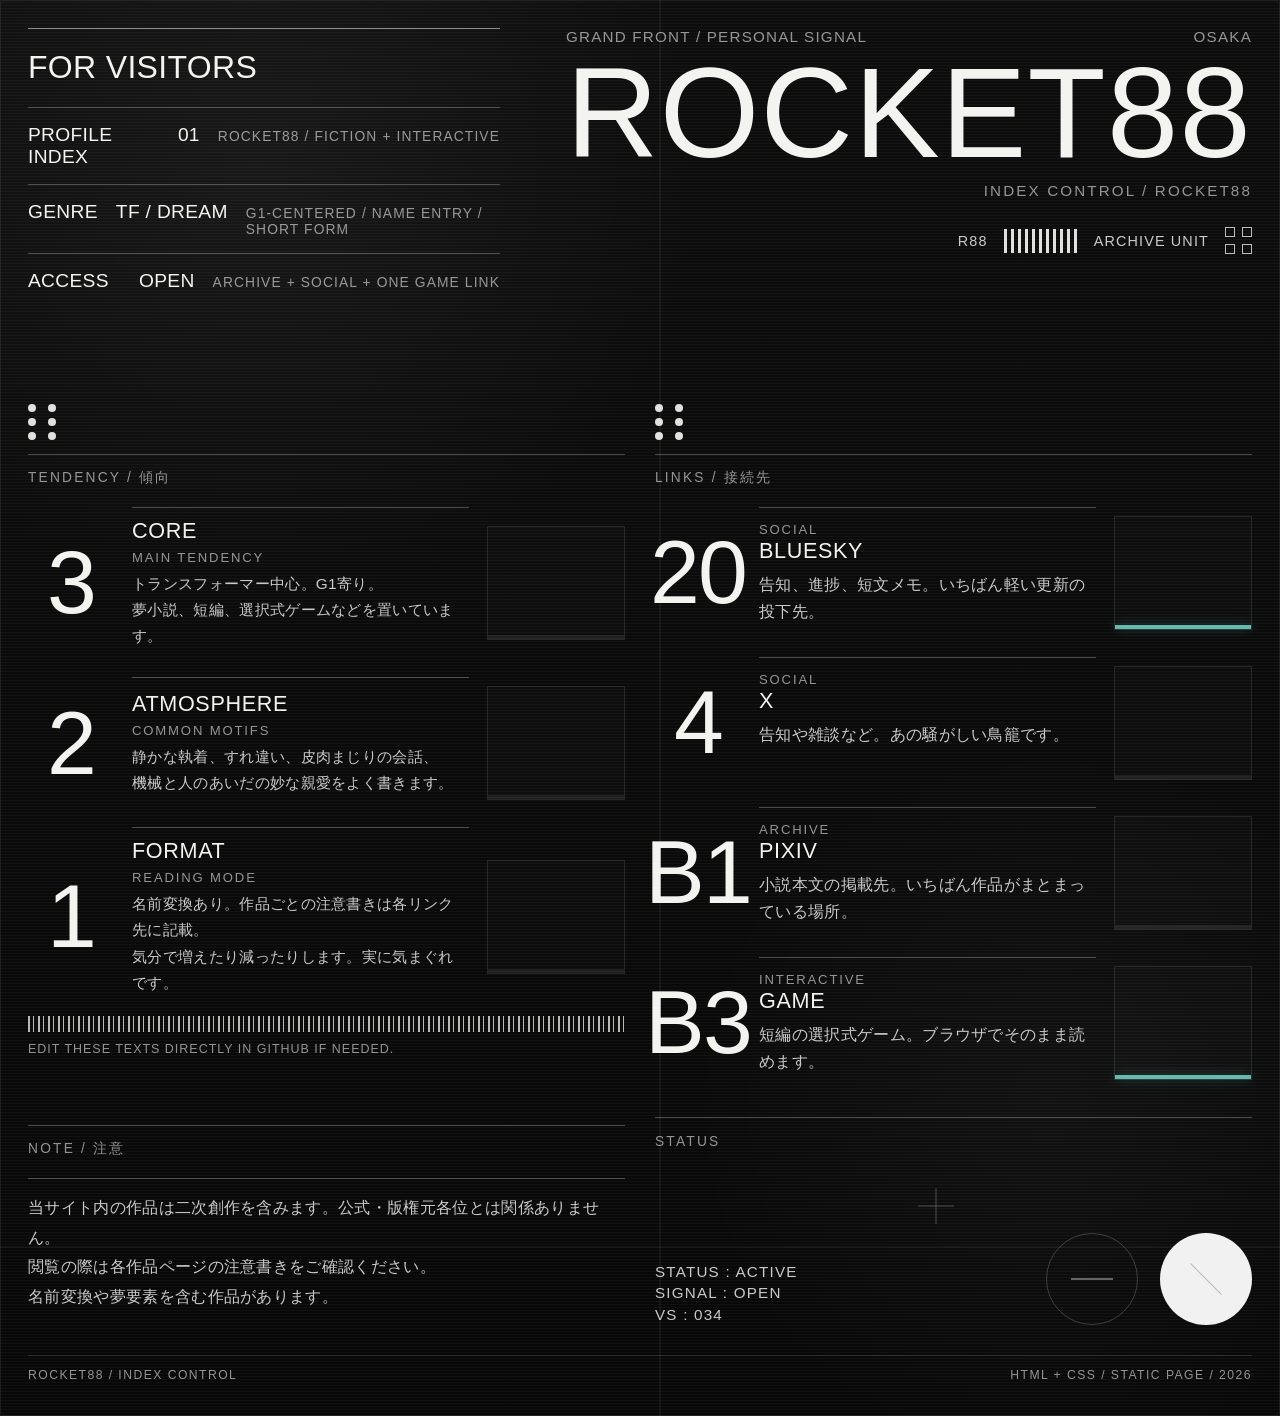
==== commit 22d77366: "Update index.html" ====
--- a/index.html
+++ b/index.html
@@ -153,48 +153,6 @@
       letter-spacing: 0.14em;
     }
 
-    .hero-arrow {
-      position: absolute;
-      right: 2px;
-      top: 122px;
-      width: min(33vw, 320px);
-      height: min(33vw, 320px);
-      opacity: 0.92;
-      pointer-events: none;
-    }
-
-    .hero-arrow::before,
-    .hero-arrow::after {
-      content: "";
-      position: absolute;
-      background: var(--line);
-    }
-
-    .hero-arrow::before {
-      right: 0;
-      top: 0;
-      width: 100%;
-      height: 6px;
-    }
-
-    .hero-arrow::after {
-      right: 0;
-      top: 0;
-      width: 6px;
-      height: 100%;
-    }
-
-    .hero-arrow .diag {
-      position: absolute;
-      right: 0;
-      top: 0;
-      width: 6px;
-      height: 142%;
-      transform-origin: top right;
-      transform: rotate(45deg);
-      background: var(--line);
-    }
-
     .hero-marks {
       display: flex;
       justify-content: flex-end;
@@ -580,8 +538,6 @@
             <span></span><span></span><span></span><span></span>
           </div>
         </div>
-
-        <div class="hero-arrow" aria-hidden="true"><span class="diag"></span></div>
       </div>
     </section>
 
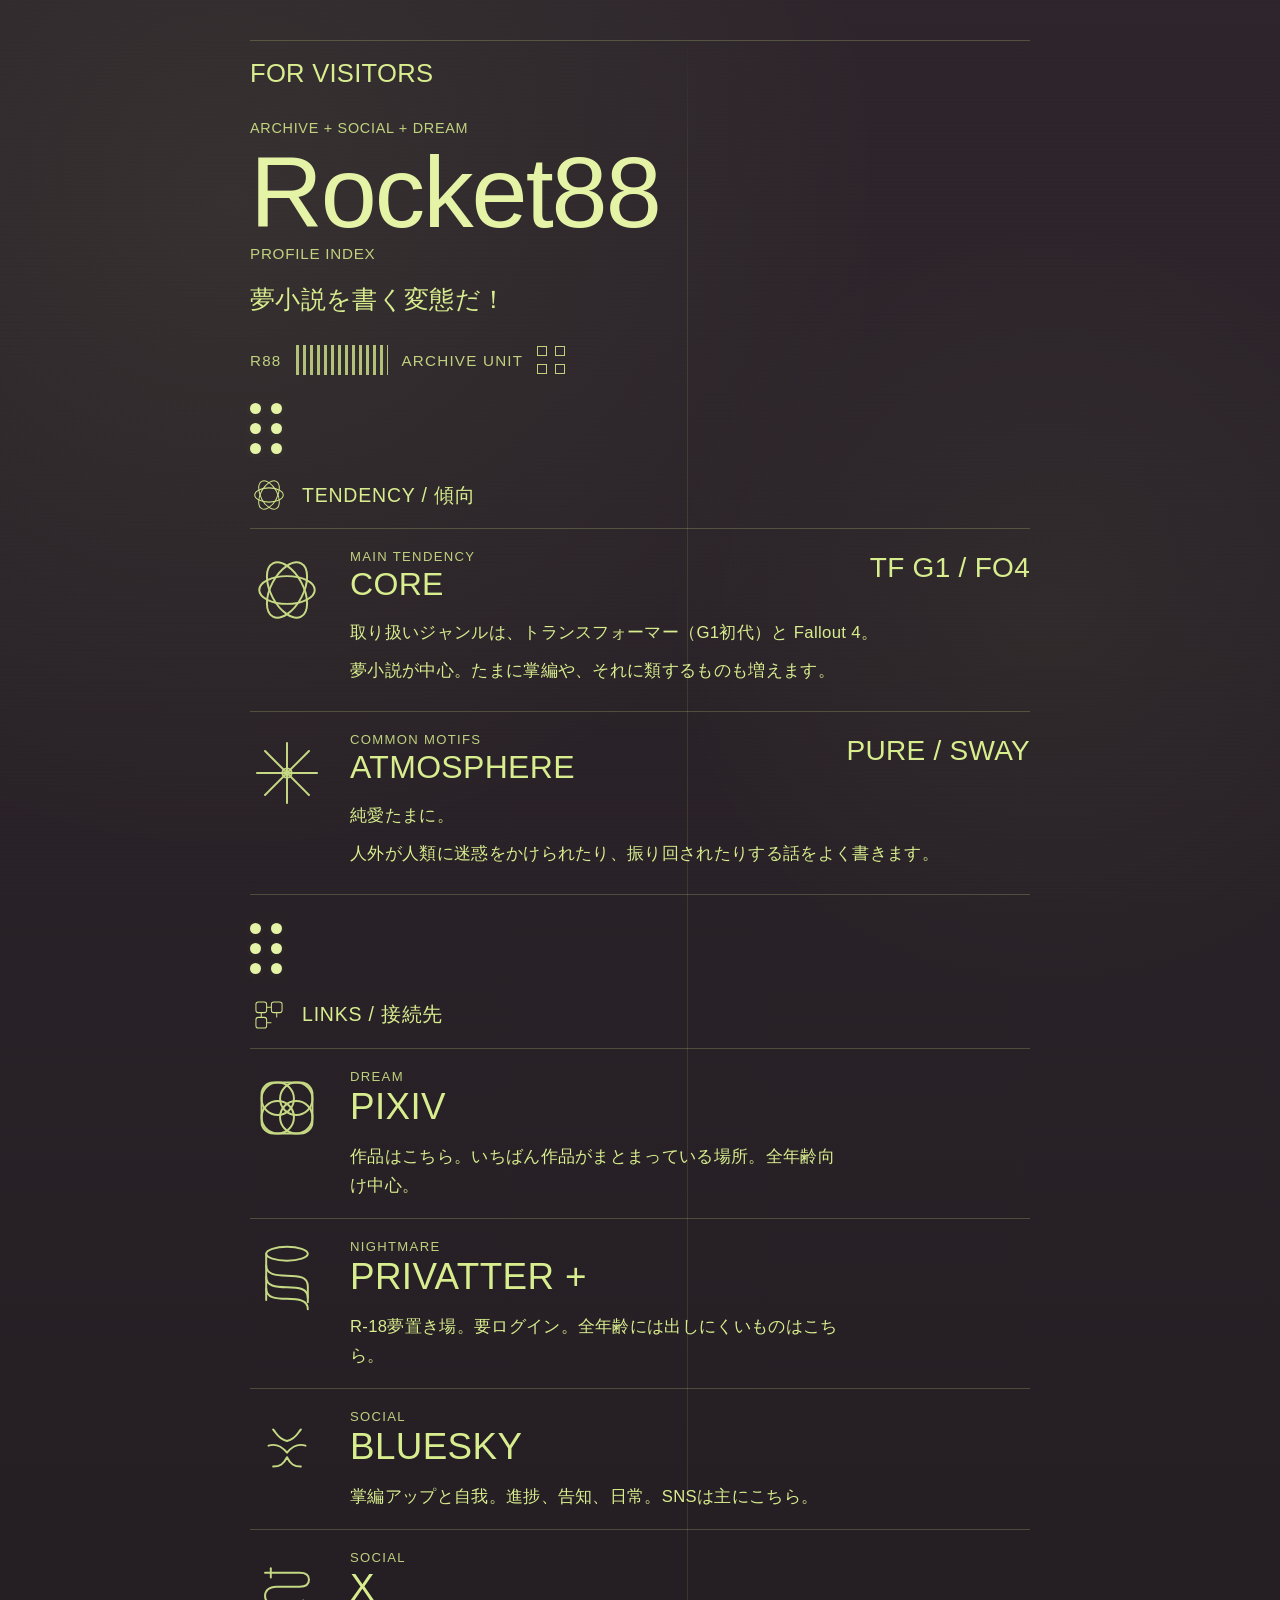
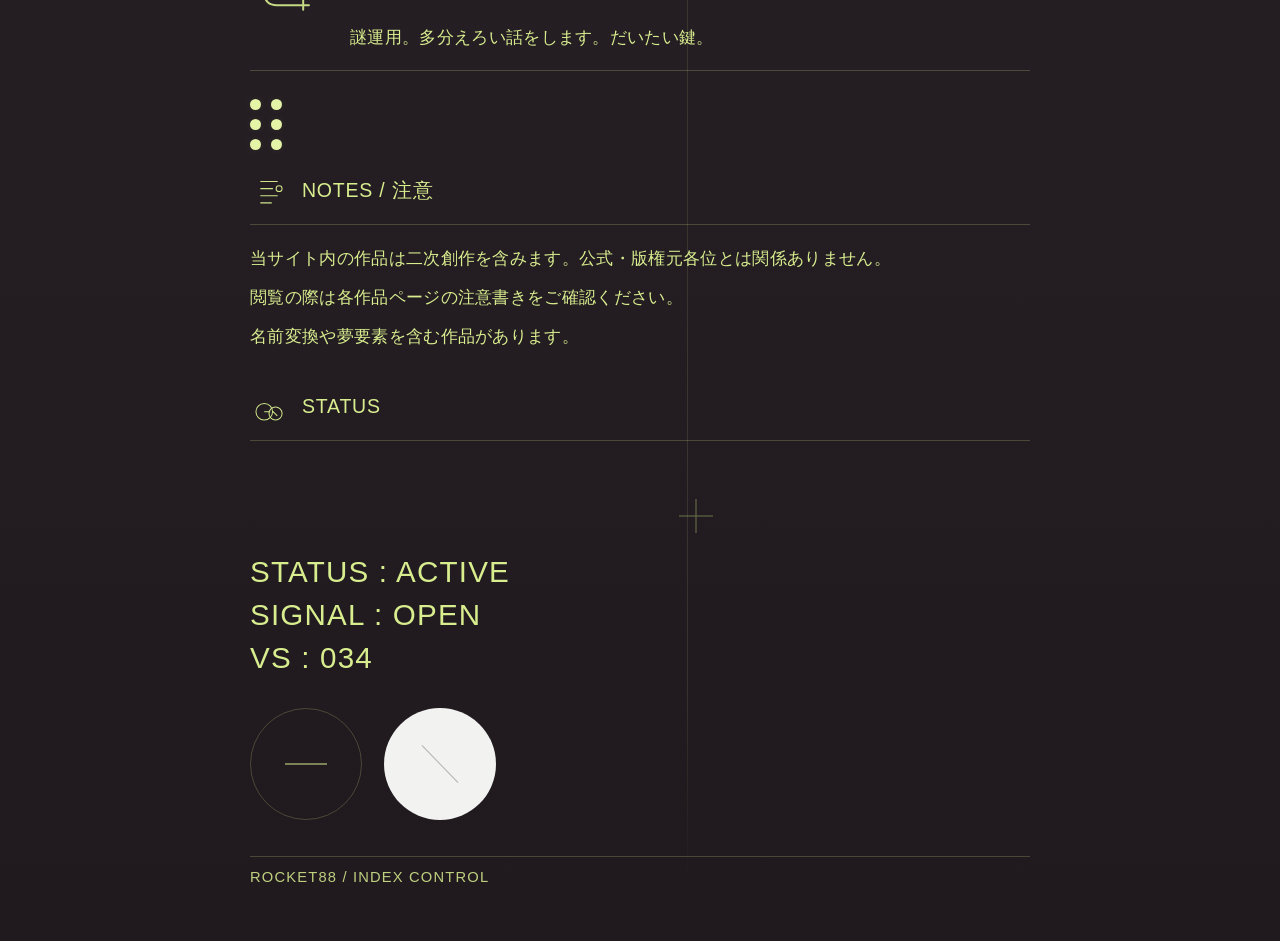
==== commit 6f8e11b4: "Update index.html" ====
--- a/index.html
+++ b/index.html
@@ -3,689 +3,268 @@
 <head>
   <meta charset="UTF-8" />
   <meta name="viewport" content="width=device-width, initial-scale=1.0" />
-  <title>Rocket88 / INT-CON</title>
-  <meta name="description" content="夢小説・短編ゲームのインデックス" />
-  <style>
-    :root {
-      --bg: #050505;
-      --panel: rgba(255,255,255,0.02);
-      --line: rgba(255,255,255,0.72);
-      --soft-line: rgba(255,255,255,0.26);
-      --text: #f3f3f0;
-      --muted: rgba(255,255,255,0.78);
-      --subtle: rgba(255,255,255,0.56);
-      --accent-soft: rgba(126,243,225,0.75);
-    }
-
-    * { box-sizing: border-box; }
-    html, body {
-      margin: 0;
-      padding: 0;
-      min-height: 100%;
-      background: var(--bg);
-      color: var(--text);
-      font-family: "Helvetica Neue", Arial, "Hiragino Sans", "Yu Gothic", Meiryo, sans-serif;
-      letter-spacing: 0.02em;
-    }
-
-    body {
-      background-image:
-        radial-gradient(circle at 20% 12%, rgba(255,255,255,0.05), transparent 28%),
-        radial-gradient(circle at 82% 78%, rgba(255,255,255,0.035), transparent 24%),
-        linear-gradient(to bottom, rgba(255,255,255,0.03), rgba(255,255,255,0.01)),
-        repeating-linear-gradient(
-          0deg,
-          rgba(255,255,255,0.035) 0px,
-          rgba(255,255,255,0.035) 1px,
-          transparent 1px,
-          transparent 3px
-        );
-    }
-
-    a { color: inherit; }
-
-    .board {
-      position: relative;
-      width: min(100%, 1280px);
-      margin: 0 auto;
-      min-height: 100vh;
-      padding: 28px 28px 34px;
-      overflow: hidden;
-    }
-
-    .board::before {
-      content: "";
-      position: absolute;
-      inset: 0;
-      background:
-        linear-gradient(90deg, transparent 0, transparent 51.5%, rgba(255,255,255,0.05) 51.5%, rgba(255,255,255,0.05) 51.65%, transparent 51.65%),
-        linear-gradient(transparent 0, transparent 88%, rgba(255,255,255,0.04) 88%, rgba(255,255,255,0.04) 88.15%, transparent 88.15%);
-      pointer-events: none;
-    }
-
-    .board::after {
-      content: "";
-      position: absolute;
-      inset: 0;
-      box-shadow: inset 0 0 0 1px rgba(255,255,255,0.08);
-      pointer-events: none;
-    }
-
-    .top-grid {
-      display: grid;
-      grid-template-columns: 1.1fr 1fr;
-      gap: 30px;
-      align-items: start;
-      margin-bottom: 42px;
-    }
-
-    .meta-block { padding-right: 24px; }
-
-    .rule {
-      height: 1px;
-      background: var(--line);
-      opacity: 0.72;
-      margin: 0 0 22px;
-    }
-
-    .meta-label {
-      display: block;
-      font-size: clamp(28px, 2.5vw, 40px);
-      line-height: 1;
-      font-weight: 300;
-      letter-spacing: 0.01em;
-      text-transform: uppercase;
-      margin-bottom: 24px;
-    }
-
-    .meta-row {
-      display: grid;
-      grid-template-columns: 1fr auto auto;
-      gap: 18px;
-      align-items: baseline;
-      padding: 16px 0;
-      border-top: 1px solid var(--soft-line);
-      font-size: clamp(19px, 1.5vw, 28px);
-      text-transform: uppercase;
-      font-weight: 300;
-    }
-
-    .meta-row small {
-      font-size: 0.72em;
-      color: var(--subtle);
-      letter-spacing: 0.08em;
-    }
-
-    .hero {
-      position: relative;
-      min-height: 320px;
-      padding-left: 12px;
-    }
-
-    .hero-topline {
-      display: flex;
-      justify-content: space-between;
-      align-items: end;
-      gap: 16px;
-      color: var(--subtle);
-      font-size: 0.95rem;
-      text-transform: uppercase;
-      letter-spacing: 0.08em;
-      margin-bottom: 10px;
-    }
-
-    .hero-title {
-      margin: 0;
-      font-size: clamp(70px, 10vw, 170px);
-      line-height: 0.9;
-      font-weight: 200;
-      letter-spacing: 0.01em;
-      text-transform: uppercase;
-      text-align: right;
-    }
-
-    .hero-sub {
-      margin-top: 12px;
-      text-align: right;
-      font-size: 0.95rem;
-      color: var(--subtle);
-      text-transform: uppercase;
-      letter-spacing: 0.14em;
-    }
-
-    .hero-marks {
-      display: flex;
-      justify-content: flex-end;
-      gap: 16px;
-      align-items: center;
-      margin-top: 28px;
-      color: var(--muted);
-      font-size: 0.9rem;
-      letter-spacing: 0.08em;
-      text-transform: uppercase;
-    }
-
-    .hero-marks .bars {
-      width: 74px;
-      height: 24px;
-      background: repeating-linear-gradient(to right, var(--text) 0 3px, transparent 3px 7px);
-      opacity: 0.92;
-    }
-
-    .hero-marks .dotbox {
-      display: grid;
-      grid-template-columns: repeat(2, 10px);
-      gap: 7px;
-    }
-
-    .hero-marks .dotbox span {
-      display: block;
-      width: 10px;
-      height: 10px;
-      border: 1px solid var(--line);
-    }
-
-    .mid-grid {
-      display: grid;
-      grid-template-columns: 1fr 1fr;
-      gap: 30px;
-      align-items: start;
-    }
-
-    .panel { position: relative; padding-top: 8px; }
-    .panel .panel-rule {
-      height: 1px;
-      background: var(--soft-line);
-      margin-bottom: 14px;
-    }
-
-    .braille {
-      display: inline-grid;
-      grid-template-columns: repeat(2, 8px);
-      grid-auto-rows: 8px;
-      gap: 6px 12px;
-      margin-bottom: 14px;
-      opacity: 0.92;
-    }
-
-    .braille span {
-      width: 8px;
-      height: 8px;
-      border-radius: 50%;
-      background: var(--text);
-      display: block;
-    }
-
-    .section-caption {
-      font-size: 0.86rem;
-      color: var(--subtle);
-      text-transform: uppercase;
-      letter-spacing: 0.16em;
-      margin-bottom: 20px;
-    }
-
-    .tendency-list,
-    .link-list {
-      display: grid;
-      gap: 18px;
-    }
-
-    .t-item,
-    .link-item {
-      display: grid;
-      grid-template-columns: 86px 1fr 138px;
-      align-items: stretch;
-      gap: 18px;
-      min-height: 132px;
-    }
-
-    .id-box {
-      display: flex;
-      align-items: center;
-      justify-content: center;
-      font-size: clamp(68px, 7vw, 112px);
-      line-height: 1;
-      font-weight: 200;
-      letter-spacing: -0.02em;
-      text-transform: uppercase;
-    }
-
-    .copy {
-      display: flex;
-      flex-direction: column;
-      justify-content: center;
-      padding: 10px 0;
-      border-top: 1px solid var(--soft-line);
-    }
-
-    .copy .jp {
-      font-size: 0.96rem;
-      color: var(--muted);
-      margin-top: 6px;
-      line-height: 1.7;
-    }
-
-    .copy strong,
-    .link-copy strong {
-      display: block;
-      font-size: 1.35rem;
-      font-weight: 400;
-      text-transform: uppercase;
-      letter-spacing: 0.03em;
-      margin-bottom: 6px;
-    }
-
-    .copy small,
-    .link-copy small {
-      font-size: 0.82rem;
-      color: var(--subtle);
-      text-transform: uppercase;
-      letter-spacing: 0.14em;
-    }
-
-    .ghost-box {
-      position: relative;
-      border: 1px solid rgba(255,255,255,0.1);
-      min-height: 114px;
-      align-self: center;
-      background: rgba(255,255,255,0.01);
-    }
-
-    .ghost-box::before {
-      content: "";
-      position: absolute;
-      left: 0;
-      right: 0;
-      bottom: 0;
-      height: 4px;
-      background: rgba(255,255,255,0.08);
-    }
-
-    .ghost-box.accent::before {
-      background: linear-gradient(to right, var(--accent-soft), var(--accent-soft));
-      box-shadow: 0 0 12px rgba(126,243,225,0.3);
-    }
-
-    .link-item a { text-decoration: none; display: contents; }
-
-    .link-copy {
-      position: relative;
-      border-top: 1px solid var(--soft-line);
-      padding: 12px 0;
-      transition: transform 0.16s ease;
-    }
-
-    .link-copy p {
-      margin: 8px 0 0;
-      color: var(--muted);
-      line-height: 1.7;
-      font-size: 0.98rem;
-    }
-
-    .link-anchor:hover .link-copy,
-    .link-anchor:focus-visible .link-copy { transform: translateX(6px); }
-    .link-anchor:focus-visible { outline: none; }
-
-    .link-anchor:hover .ghost-box,
-    .link-anchor:focus-visible .ghost-box {
-      border-color: rgba(255,255,255,0.25);
-      box-shadow: inset 0 0 0 1px rgba(255,255,255,0.08);
-    }
-
-    .note-panel {
-      margin-top: 28px;
-      display: grid;
-      grid-template-columns: 1fr 1fr;
-      gap: 30px;
-    }
-
-    .note-copy {
-      border-top: 1px solid var(--soft-line);
-      padding-top: 14px;
-      color: var(--muted);
-      line-height: 1.85;
-    }
-
-    .status-panel {
-      position: relative;
-      border-top: 1px solid var(--soft-line);
-      padding-top: 16px;
-      min-height: 180px;
-    }
-
-    .status-grid {
-      display: grid;
-      grid-template-columns: 1fr auto;
-      gap: 16px;
-      align-items: end;
-      margin-top: 84px;
-    }
-
-    .status-text {
-      text-transform: uppercase;
-      line-height: 1.4;
-      letter-spacing: 0.08em;
-      color: var(--muted);
-      font-size: 0.95rem;
-    }
-
-    .status-icons {
-      display: flex;
-      align-items: center;
-      gap: 22px;
-    }
-
-    .status-icons .ring,
-    .status-icons .disc {
-      width: 92px;
-      height: 92px;
-      border-radius: 50%;
-      position: relative;
-    }
-
-    .status-icons .ring { border: 1px solid rgba(255,255,255,0.2); }
-
-    .status-icons .ring::before {
-      content: "";
-      position: absolute;
-      left: 50%;
-      top: 50%;
-      width: 42px;
-      height: 1px;
-      background: var(--line);
-      transform: translate(-50%, -50%);
-    }
-
-    .status-icons .disc { background: rgba(255,255,255,0.94); }
-
-    .status-icons .disc::before {
-      content: "";
-      position: absolute;
-      left: 50%;
-      top: 50%;
-      width: 44px;
-      height: 1px;
-      background: rgba(0,0,0,0.24);
-      transform: translate(-50%, -50%) rotate(45deg);
-    }
-
-    .micro-cross {
-      position: absolute;
-      left: 44%;
-      top: 70px;
-      width: 36px;
-      height: 36px;
-      opacity: 0.36;
-    }
-
-    .micro-cross::before,
-    .micro-cross::after {
-      content: "";
-      position: absolute;
-      background: var(--line);
-    }
-
-    .micro-cross::before {
-      left: 50%;
-      top: 0;
-      width: 1px;
-      height: 100%;
-      transform: translateX(-50%);
-    }
-
-    .micro-cross::after {
-      left: 0;
-      top: 50%;
-      width: 100%;
-      height: 1px;
-      transform: translateY(-50%);
-    }
-
-    .footer-line {
-      margin-top: 30px;
-      height: 1px;
-      background: rgba(255,255,255,0.12);
-    }
-
-    .footer-meta {
-      display: flex;
-      justify-content: space-between;
-      gap: 12px;
-      padding-top: 12px;
-      text-transform: uppercase;
-      color: var(--subtle);
-      font-size: 0.76rem;
-      letter-spacing: 0.12em;
-    }
-
-    .barcode {
-      width: 100%;
-      height: 16px;
-      margin-top: 10px;
-      background: repeating-linear-gradient(to right, var(--text) 0 2px, transparent 2px 5px, var(--text) 5px 6px, transparent 6px 10px);
-      opacity: 0.75;
-    }
-
-    .edit-note {
-      font-size: 0.78rem;
-      color: var(--subtle);
-      margin-top: 10px;
-      letter-spacing: 0.08em;
-      text-transform: uppercase;
-    }
-
-    @media (max-width: 980px) {
-      .top-grid, .mid-grid, .note-panel { grid-template-columns: 1fr; }
-      .hero { min-height: 260px; padding-right: 0; }
-      .hero-title, .hero-sub { text-align: left; }
-      .hero-marks { justify-content: flex-start; }
-      .hero-arrow { position: relative; top: auto; right: auto; margin-top: 22px; width: 220px; height: 220px; }
-      .micro-cross { left: auto; right: 160px; top: 38px; }
-    }
-
-    @media (max-width: 720px) {
-      .board { padding: 18px 16px 24px; }
-      .meta-row { grid-template-columns: 1fr auto; gap: 8px 12px; }
-      .meta-row small { grid-column: 1 / -1; }
-      .t-item, .link-item { grid-template-columns: 72px 1fr; gap: 14px; }
-      .ghost-box { grid-column: 2; min-height: 54px; }
-      .id-box { align-self: start; justify-content: flex-start; font-size: clamp(54px, 14vw, 88px); }
-      .status-grid, .footer-meta { grid-template-columns: 1fr; display: grid; }
-      .status-icons { justify-content: flex-start; }
-    }
-  </style>
+  <title>Rocket88 / Profile Index</title>
+  <meta name="description" content="Rocket88の夢小説・リンク集プロフィールページ" />
+  <link rel="stylesheet" href="rocket88_profile_index.css" />
 </head>
 <body>
-  <main class="board">
-    <section class="top-grid">
-      <div class="meta-block">
-        <div class="rule"></div>
-        <span class="meta-label">For Visitors</span>
-
-        <div class="meta-row">
-          <span>Profile Index</span>
-          <span>01</span>
-          <small>Rocket88 / Fiction + Interactive</small>
-        </div>
-
-        <div class="meta-row">
-          <span>Genre</span>
-          <span>TF / Dream</span>
-          <small>G1-centered / name entry / short form</small>
-        </div>
-
-        <div class="meta-row">
-          <span>Access</span>
-          <span>Open</span>
-          <small>Archive + social + one game link</small>
-        </div>
+  <div class="site-frame">
+    <main class="page">
+      <header class="hero">
+        <div class="top-rule"></div>
+        <p class="eyebrow">FOR VISITORS</p>
+
+        <div class="hero-block">
+          <p class="micro-copy">ARCHIVE + SOCIAL + DREAM</p>
+          <h1 class="site-title">Rocket88</h1>
+          <p class="index-copy">PROFILE INDEX</p>
+          <p class="lead-copy">夢小説を書く変態だ！</p>
+
+          <div class="hero-meta" aria-hidden="true">
+            <span class="meta-code">R88</span>
+            <span class="meta-barcode"></span>
+            <span class="meta-unit">ARCHIVE UNIT</span>
+            <span class="meta-squares">
+              <i></i><i></i><i></i><i></i>
+            </span>
+          </div>
+        </div>
+      </header>
+
+      <div class="dot-matrix" aria-hidden="true">
+        <span></span><span></span>
+        <span></span><span></span>
+        <span></span><span></span>
       </div>
 
-      <div class="hero">
-        <div class="hero-topline">
-          <span>Grand Front / Personal Signal</span>
-          <span>OSAKA</span>
-        </div>
-
-        <h1 class="hero-title">Rocket88</h1>
-        <div class="hero-sub">Index Control / Rocket88</div>
-
-        <div class="hero-marks">
-          <span>R88</span>
-          <span class="bars" aria-hidden="true"></span>
-          <span>Archive Unit</span>
-          <div class="dotbox" aria-hidden="true">
-            <span></span><span></span><span></span><span></span>
-          </div>
-        </div>
+      <section class="section">
+        <div class="section-head">
+          <span class="section-icon" aria-hidden="true">
+            <svg viewBox="0 0 64 64" class="line-icon">
+              <ellipse cx="32" cy="32" rx="24" ry="12" fill="none" stroke="currentColor" stroke-width="1.7"/>
+              <ellipse cx="32" cy="32" rx="14" ry="26" fill="none" stroke="currentColor" stroke-width="1.7" transform="rotate(-28 32 32)"/>
+              <ellipse cx="32" cy="32" rx="14" ry="26" fill="none" stroke="currentColor" stroke-width="1.7" transform="rotate(28 32 32)"/>
+            </svg>
+          </span>
+          <h2>TENDENCY / 傾向</h2>
+        </div>
+        <div class="section-rule"></div>
+
+        <article class="info-card">
+          <div class="card-icon" aria-hidden="true">
+            <svg viewBox="0 0 64 64" class="line-icon">
+              <ellipse cx="32" cy="32" rx="24" ry="12" fill="none" stroke="currentColor" stroke-width="1.7"/>
+              <ellipse cx="32" cy="32" rx="14" ry="26" fill="none" stroke="currentColor" stroke-width="1.7" transform="rotate(-28 32 32)"/>
+              <ellipse cx="32" cy="32" rx="14" ry="26" fill="none" stroke="currentColor" stroke-width="1.7" transform="rotate(28 32 32)"/>
+            </svg>
+          </div>
+
+          <div class="card-body">
+            <div class="card-top">
+              <div>
+                <p class="card-kicker">MAIN TENDENCY</p>
+                <h3>CORE</h3>
+              </div>
+              <p class="card-tag">TF G1 / FO4</p>
+            </div>
+
+            <div class="card-copy">
+              <p>取り扱いジャンルは、トランスフォーマー（G1初代）と Fallout 4。</p>
+              <p>夢小説が中心。たまに掌編や、それに類するものも増えます。</p>
+            </div>
+          </div>
+        </article>
+
+        <article class="info-card">
+          <div class="card-icon" aria-hidden="true">
+            <svg viewBox="0 0 64 64" class="line-icon">
+              <g fill="none" stroke="currentColor" stroke-width="1.7" stroke-linecap="round">
+                <line x1="32" y1="6" x2="32" y2="58"/>
+                <line x1="6" y1="32" x2="58" y2="32"/>
+                <line x1="13" y1="13" x2="51" y2="51"/>
+                <line x1="51" y1="13" x2="13" y2="51"/>
+              </g>
+              <circle cx="32" cy="32" r="4" fill="none" stroke="currentColor" stroke-width="1.7"/>
+            </svg>
+          </div>
+
+          <div class="card-body">
+            <div class="card-top">
+              <div>
+                <p class="card-kicker">COMMON MOTIFS</p>
+                <h3>ATMOSPHERE</h3>
+              </div>
+              <p class="card-tag">PURE / SWAY</p>
+            </div>
+
+            <div class="card-copy">
+              <p>純愛たまに。</p>
+              <p>人外が人類に迷惑をかけられたり、振り回されたりする話をよく書きます。</p>
+            </div>
+          </div>
+        </article>
+      </section>
+
+      <div class="dot-matrix" aria-hidden="true">
+        <span></span><span></span>
+        <span></span><span></span>
+        <span></span><span></span>
       </div>
-    </section>
-
-    <section class="mid-grid">
-      <div class="panel">
-        <div class="braille" aria-hidden="true">
-          <span></span><span></span><span></span><span></span><span></span><span></span>
-        </div>
-        <div class="panel-rule"></div>
-        <div class="section-caption">Tendency / 傾向</div>
-
-        <div class="tendency-list">
-          <article class="t-item">
-            <div class="id-box">3</div>
-            <div class="copy">
-              <strong>Core</strong>
-              <small>Main tendency</small>
-              <div class="jp">
-                トランスフォーマー中心。G1寄り。<br>
-                夢小説、短編、選択式ゲームなどを置いています。
-              </div>
-            </div>
-            <div class="ghost-box" aria-hidden="true"></div>
-          </article>
-
-          <article class="t-item">
-            <div class="id-box">2</div>
-            <div class="copy">
-              <strong>Atmosphere</strong>
-              <small>Common motifs</small>
-              <div class="jp">
-                静かな執着、すれ違い、皮肉まじりの会話、<br>
-                機械と人のあいだの妙な親愛をよく書きます。
-              </div>
-            </div>
-            <div class="ghost-box" aria-hidden="true"></div>
-          </article>
-
-          <article class="t-item">
-            <div class="id-box">1</div>
-            <div class="copy">
-              <strong>Format</strong>
-              <small>Reading mode</small>
-              <div class="jp">
-                名前変換あり。作品ごとの注意書きは各リンク先に記載。<br>
-                気分で増えたり減ったりします。実に気まぐれです。
-              </div>
-            </div>
-            <div class="ghost-box" aria-hidden="true"></div>
-          </article>
-        </div>
-
-        <div class="barcode" aria-hidden="true"></div>
-        <div class="edit-note">Edit these texts directly in GitHub if needed.</div>
+
+      <section class="section">
+        <div class="section-head">
+          <span class="section-icon" aria-hidden="true">
+            <svg viewBox="0 0 64 64" class="line-icon">
+              <g fill="none" stroke="currentColor" stroke-width="1.7">
+                <rect x="10" y="10" width="18" height="18" rx="4"/>
+                <rect x="36" y="10" width="18" height="18" rx="4"/>
+                <rect x="10" y="36" width="18" height="18" rx="4"/>
+                <path d="M28 19h8M19 28v8M45 28v8M28 45h8"/>
+              </g>
+            </svg>
+          </span>
+          <h2>LINKS / 接続先</h2>
+        </div>
+        <div class="section-rule"></div>
+
+        <a class="link-card" href="https://www.pixiv.net/" target="_blank" rel="noopener noreferrer">
+          <span class="link-icon" aria-hidden="true">
+            <svg viewBox="0 0 64 64" class="line-icon">
+              <g fill="none" stroke="currentColor" stroke-width="1.7">
+                <rect x="10" y="10" width="44" height="44" rx="10"/>
+                <circle cx="24" cy="24" r="14"/>
+                <circle cx="40" cy="24" r="14"/>
+                <circle cx="24" cy="40" r="14"/>
+                <circle cx="40" cy="40" r="14"/>
+              </g>
+            </svg>
+          </span>
+          <span class="link-body">
+            <span class="link-kicker">DREAM</span>
+            <span class="link-title">pixiv</span>
+            <span class="link-copy">作品はこちら。いちばん作品がまとまっている場所。全年齢向け中心。</span>
+          </span>
+        </a>
+
+        <a class="link-card" href="https://privatter.me/" target="_blank" rel="noopener noreferrer">
+          <span class="link-icon" aria-hidden="true">
+            <svg viewBox="0 0 64 64" class="line-icon">
+              <g fill="none" stroke="currentColor" stroke-width="1.7" stroke-linecap="round">
+                <ellipse cx="32" cy="11" rx="18" ry="6"/>
+                <path d="M14 11c0 0 0 6 0 10c0 8 8 9 18 9s18 1 18 9c0 4 0 14 0 14"/>
+                <path d="M14 21c0 0 0 6 0 10c0 8 8 9 18 9s18 1 18 9"/>
+                <path d="M14 31c0 0 0 6 0 10c0 8 8 9 18 9s18 1 18 9"/>
+                <path d="M14 41c0 0 0 6 0 10"/>
+              </g>
+            </svg>
+          </span>
+          <span class="link-body">
+            <span class="link-kicker">NIGHTMARE</span>
+            <span class="link-title">Privatter +</span>
+            <span class="link-copy">R-18夢置き場。要ログイン。全年齢には出しにくいものはこちら。</span>
+          </span>
+        </a>
+
+        <a class="link-card" href="https://bsky.app/" target="_blank" rel="noopener noreferrer">
+          <span class="link-icon" aria-hidden="true">
+            <svg viewBox="0 0 64 64" class="line-icon">
+              <g fill="none" stroke="currentColor" stroke-width="1.7" stroke-linecap="round" stroke-linejoin="round">
+                <path d="M20 16c3 3 4 8 12 10c8-2 9-7 12-10"/>
+                <path d="M16 30c6-2 11 0 16 6c5-6 10-8 16-6"/>
+                <path d="M20 48c6 0 9-2 12-8c3 6 6 8 12 8"/>
+              </g>
+            </svg>
+          </span>
+          <span class="link-body">
+            <span class="link-kicker">SOCIAL</span>
+            <span class="link-title">Bluesky</span>
+            <span class="link-copy">掌編アップと自我。進捗、告知、日常。SNSは主にこちら。</span>
+          </span>
+        </a>
+
+        <a class="link-card x-card" href="https://x.com/" target="_blank" rel="noopener noreferrer">
+          <span class="link-icon" aria-hidden="true">
+            <svg viewBox="0 0 64 64" class="line-icon">
+              <g fill="none" stroke="currentColor" stroke-width="1.7" stroke-linecap="round">
+                <path d="M13 18h30c6 0 8 3 8 6s-2 6-8 6H23c-7 0-10 4-10 8s3 8 10 8h28"/>
+                <path d="M18 14v8"/>
+                <path d="M46 42v8"/>
+              </g>
+            </svg>
+          </span>
+          <span class="link-body">
+            <span class="link-kicker">SOCIAL</span>
+            <span class="link-title">X</span>
+            <span class="link-copy">謎運用。多分えろい話をします。だいたい鍵。</span>
+          </span>
+        </a>
+      </section>
+
+      <div class="dot-matrix" aria-hidden="true">
+        <span></span><span></span>
+        <span></span><span></span>
+        <span></span><span></span>
       </div>
 
-      <div class="panel">
-        <div class="braille" aria-hidden="true">
-          <span></span><span></span><span></span><span></span><span></span><span></span>
-        </div>
-        <div class="panel-rule"></div>
-        <div class="section-caption">Links / 接続先</div>
-
-        <div class="link-list">
-          <article class="link-item">
-            <a class="link-anchor" href="https://bsky.app/" target="_blank" rel="noopener noreferrer">
-              <div class="id-box">20</div>
-              <div class="link-copy">
-                <small>Social</small>
-                <strong>Bluesky</strong>
-                <p>告知、進捗、短文メモ。いちばん軽い更新の投下先。</p>
-              </div>
-              <div class="ghost-box accent" aria-hidden="true"></div>
-            </a>
-          </article>
-
-          <article class="link-item">
-            <a class="link-anchor" href="https://x.com/" target="_blank" rel="noopener noreferrer">
-              <div class="id-box">4</div>
-              <div class="link-copy">
-                <small>Social</small>
-                <strong>X</strong>
-                <p>告知や雑談など。あの騒がしい鳥籠です。</p>
-              </div>
-              <div class="ghost-box" aria-hidden="true"></div>
-            </a>
-          </article>
-
-          <article class="link-item">
-            <a class="link-anchor" href="https://www.pixiv.net/" target="_blank" rel="noopener noreferrer">
-              <div class="id-box">B1</div>
-              <div class="link-copy">
-                <small>Archive</small>
-                <strong>pixiv</strong>
-                <p>小説本文の掲載先。いちばん作品がまとまっている場所。</p>
-              </div>
-              <div class="ghost-box" aria-hidden="true"></div>
-            </a>
-          </article>
-
-          <article class="link-item">
-            <a class="link-anchor" href="https://example.com/" target="_blank" rel="noopener noreferrer">
-              <div class="id-box">B3</div>
-              <div class="link-copy">
-                <small>Interactive</small>
-                <strong>Game</strong>
-                <p>短編の選択式ゲーム。ブラウザでそのまま読めます。</p>
-              </div>
-              <div class="ghost-box accent" aria-hidden="true"></div>
-            </a>
-          </article>
-        </div>
-      </div>
-    </section>
-
-    <section class="note-panel">
-      <div class="panel">
-        <div class="panel-rule"></div>
-        <div class="section-caption">Note / 注意</div>
+      <section class="section">
+        <div class="section-head">
+          <span class="section-icon" aria-hidden="true">
+            <svg viewBox="0 0 64 64" class="line-icon">
+              <g fill="none" stroke="currentColor" stroke-width="1.7" stroke-linecap="round">
+                <path d="M18 16h28"/>
+                <path d="M18 28h20"/>
+                <path d="M18 40h28"/>
+                <path d="M18 52h18"/>
+                <circle cx="49" cy="28" r="5"/>
+              </g>
+            </svg>
+          </span>
+          <h2>NOTES / 注意</h2>
+        </div>
+        <div class="section-rule"></div>
+
         <div class="note-copy">
-          当サイト内の作品は二次創作を含みます。公式・版権元各位とは関係ありません。<br>
-          閲覧の際は各作品ページの注意書きをご確認ください。<br>
-          名前変換や夢要素を含む作品があります。
-        </div>
-      </div>
-
-      <div class="status-panel">
-        <div class="micro-cross" aria-hidden="true"></div>
-        <div class="section-caption">Status</div>
-        <div class="status-grid">
-          <div class="status-text">
-            Status : Active<br>
-            Signal : Open<br>
-            VS : 034
-          </div>
-          <div class="status-icons" aria-hidden="true">
-            <div class="ring"></div>
-            <div class="disc"></div>
-          </div>
-        </div>
-      </div>
-    </section>
-
-    <div class="footer-line"></div>
-    <div class="footer-meta">
-      <span>Rocket88 / Index Control</span>
-      <span>HTML + CSS / Static Page / 2026</span>
-    </div>
-  </main>
+          <p>当サイト内の作品は二次創作を含みます。公式・版権元各位とは関係ありません。</p>
+          <p>閲覧の際は各作品ページの注意書きをご確認ください。</p>
+          <p>名前変換や夢要素を含む作品があります。</p>
+        </div>
+      </section>
+
+      <section class="status-panel">
+        <div class="section-head">
+          <span class="section-icon" aria-hidden="true">
+            <svg viewBox="0 0 64 64" class="line-icon">
+              <g fill="none" stroke="currentColor" stroke-width="1.7">
+                <circle cx="24" cy="40" r="14"/>
+                <circle cx="43" cy="43" r="11"/>
+                <path d="M24 40h10"/>
+                <path d="M38 39l8 8"/>
+              </g>
+            </svg>
+          </span>
+          <h2>STATUS</h2>
+        </div>
+
+        <div class="status-box">
+          <div class="status-cross" aria-hidden="true"></div>
+          <div class="status-copy">
+            <p>STATUS : ACTIVE</p>
+            <p>SIGNAL : OPEN</p>
+            <p>VS : 034</p>
+          </div>
+
+          <div class="status-orbs" aria-hidden="true">
+            <span class="orb ring"></span>
+            <span class="orb disc"></span>
+          </div>
+        </div>
+      </section>
+
+      <footer class="footer">
+        <div class="footer-rule"></div>
+        <p>ROCKET88 / INDEX CONTROL</p>
+      </footer>
+    </main>
+  </div>
 </body>
 </html>
--- a/rocket88_profile_index.css
+++ b/rocket88_profile_index.css
@@ -0,0 +1,475 @@
+:root{
+  --bg:#2a2228;
+  --bg-deep:#201a1f;
+  --text:#d8ed8e;
+  --text-strong:#e5f3a7;
+  --muted:rgba(216,237,142,0.86);
+  --soft:rgba(216,237,142,0.22);
+  --soft-2:rgba(216,237,142,0.12);
+  --panel:rgba(216,237,142,0.035);
+}
+
+*{box-sizing:border-box}
+
+html,body{
+  margin:0;
+  padding:0;
+  min-height:100%;
+}
+
+body{
+  color:var(--text);
+  background:
+    linear-gradient(to bottom, rgba(255,255,255,0.015), rgba(255,255,255,0)),
+    radial-gradient(circle at 18% 8%, rgba(216,237,142,0.06), transparent 26%),
+    radial-gradient(circle at 82% 24%, rgba(216,237,142,0.04), transparent 18%),
+    linear-gradient(180deg, var(--bg), var(--bg-deep));
+  font-family:
+    "Avenir Next Condensed",
+    "Helvetica Neue",
+    Arial,
+    "Hiragino Sans",
+    "Yu Gothic",
+    Meiryo,
+    sans-serif;
+  letter-spacing:0.02em;
+  position:relative;
+}
+
+body::before{
+  content:"";
+  position:fixed;
+  inset:0;
+  pointer-events:none;
+  background:
+    repeating-linear-gradient(
+      to bottom,
+      rgba(255,255,255,0.03) 0,
+      rgba(255,255,255,0.03) 1px,
+      transparent 1px,
+      transparent 4px
+    );
+  opacity:0.28;
+}
+
+.site-frame{
+  padding:22px 18px 40px;
+}
+
+.page{
+  width:min(100%, 780px);
+  margin:0 auto;
+  position:relative;
+}
+
+.page::before{
+  content:"";
+  position:absolute;
+  top:0;
+  bottom:0;
+  left:56%;
+  width:1px;
+  background:linear-gradient(to bottom, transparent, var(--soft-2) 8%, var(--soft-2) 92%, transparent);
+  pointer-events:none;
+}
+
+.top-rule,
+.section-rule,
+.footer-rule{
+  height:1px;
+  background:var(--soft);
+}
+
+.hero{
+  padding-top:10px;
+}
+
+.eyebrow{
+  margin:18px 0 18px;
+  font-size:clamp(1.35rem, 2vw, 1.85rem);
+  font-weight:300;
+  letter-spacing:0.01em;
+}
+
+.hero-block{
+  padding:14px 0 10px;
+}
+
+.micro-copy,
+.index-copy{
+  margin:0;
+  text-transform:uppercase;
+  letter-spacing:0.05em;
+  color:var(--muted);
+}
+
+.micro-copy{
+  font-size:0.9rem;
+}
+
+.site-title{
+  margin:10px 0 6px;
+  font-size:clamp(3.6rem, 16vw, 6.3rem);
+  line-height:0.92;
+  font-weight:300;
+  letter-spacing:-0.02em;
+  color:var(--text-strong);
+}
+
+.index-copy{
+  font-size:0.95rem;
+}
+
+.lead-copy{
+  margin:18px 0 0;
+  font-size:clamp(1.1rem, 3.9vw, 1.55rem);
+  line-height:1.6;
+}
+
+.hero-meta{
+  margin-top:26px;
+  display:flex;
+  flex-wrap:wrap;
+  align-items:center;
+  gap:14px;
+  color:var(--muted);
+  font-size:0.95rem;
+  letter-spacing:0.08em;
+  text-transform:uppercase;
+}
+
+.meta-code{
+  font-size:0.95rem;
+}
+
+.meta-barcode{
+  display:inline-block;
+  width:92px;
+  height:30px;
+  background:
+    repeating-linear-gradient(
+      to right,
+      currentColor 0 3px,
+      transparent 3px 7px
+    );
+  opacity:0.9;
+}
+
+.meta-squares{
+  display:grid;
+  grid-template-columns:repeat(2, 10px);
+  gap:8px;
+}
+
+.meta-squares i{
+  width:10px;
+  height:10px;
+  border:1px solid currentColor;
+  display:block;
+}
+
+.dot-matrix{
+  display:grid;
+  grid-template-columns:repeat(2, 11px);
+  grid-auto-rows:11px;
+  gap:9px 10px;
+  width:max-content;
+  margin:18px 0 10px;
+}
+
+.dot-matrix span{
+  width:11px;
+  height:11px;
+  border-radius:50%;
+  background:var(--text-strong);
+  box-shadow:0 0 10px rgba(216,237,142,0.08);
+}
+
+.section{
+  padding:12px 0 10px;
+}
+
+.section-head{
+  display:flex;
+  align-items:center;
+  gap:14px;
+  margin-bottom:14px;
+}
+
+.section-head h2{
+  margin:0;
+  font-size:clamp(1rem, 2.8vw, 1.22rem);
+  letter-spacing:0.04em;
+  font-weight:400;
+}
+
+.section-icon{
+  width:38px;
+  height:38px;
+  flex:0 0 38px;
+  color:var(--text);
+  opacity:0.96;
+}
+
+.line-icon{
+  width:100%;
+  height:100%;
+  display:block;
+}
+
+.info-card{
+  display:grid;
+  grid-template-columns:84px 1fr;
+  gap:16px;
+  padding:20px 0 18px;
+  border-bottom:1px solid var(--soft);
+}
+
+.card-icon{
+  width:74px;
+  height:74px;
+  color:var(--text);
+  opacity:0.9;
+  margin-top:4px;
+}
+
+.card-top{
+  display:grid;
+  gap:12px;
+  align-items:start;
+}
+
+.card-kicker{
+  margin:0 0 4px;
+  font-size:0.82rem;
+  letter-spacing:0.1em;
+  color:var(--muted);
+}
+
+.card-top h3{
+  margin:0;
+  font-size:clamp(1.4rem, 5vw, 2rem);
+  line-height:1;
+  font-weight:400;
+  letter-spacing:0.01em;
+}
+
+.card-tag{
+  margin:4px 0 0;
+  font-size:clamp(1.15rem, 4.2vw, 1.75rem);
+  line-height:1.1;
+  font-weight:400;
+  letter-spacing:0.01em;
+}
+
+.card-copy{
+  margin-top:18px;
+  font-size:1.05rem;
+  line-height:1.75;
+}
+
+.card-copy p{
+  margin:0 0 8px;
+}
+
+.link-card{
+  display:grid;
+  grid-template-columns:84px 1fr;
+  gap:16px;
+  align-items:start;
+  text-decoration:none;
+  color:inherit;
+  padding:20px 0 18px;
+  border-bottom:1px solid var(--soft);
+  transition:transform 0.18s ease, color 0.18s ease;
+}
+
+.link-card:hover,
+.link-card:focus-visible{
+  transform:translateX(4px);
+  color:var(--text-strong);
+  outline:none;
+}
+
+.link-icon{
+  width:74px;
+  height:74px;
+  color:var(--text);
+  opacity:0.9;
+  margin-top:2px;
+}
+
+.link-body{
+  display:block;
+}
+
+.link-kicker{
+  display:block;
+  font-size:0.82rem;
+  letter-spacing:0.1em;
+  color:var(--muted);
+  text-transform:uppercase;
+  margin-bottom:5px;
+}
+
+.link-title{
+  display:block;
+  font-size:clamp(1.65rem, 5.8vw, 2.3rem);
+  line-height:1;
+  font-weight:400;
+  text-transform:uppercase;
+  letter-spacing:0.01em;
+}
+
+.link-copy{
+  display:block;
+  margin-top:16px;
+  font-size:1.04rem;
+  line-height:1.75;
+  max-width:30em;
+}
+
+.note-copy{
+  padding:18px 0 0;
+  font-size:1.05rem;
+  line-height:1.85;
+}
+
+.note-copy p{
+  margin:0 0 8px;
+}
+
+.status-panel{
+  padding:18px 0 0;
+}
+
+.status-box{
+  position:relative;
+  min-height:280px;
+  padding:24px 0 14px;
+  border-top:1px solid var(--soft);
+}
+
+.status-cross{
+  position:absolute;
+  left:55%;
+  top:58px;
+  width:34px;
+  height:34px;
+  opacity:0.42;
+}
+
+.status-cross::before,
+.status-cross::after{
+  content:"";
+  position:absolute;
+  background:var(--text);
+}
+
+.status-cross::before{
+  left:50%;
+  top:0;
+  width:1px;
+  height:100%;
+  transform:translateX(-50%);
+}
+
+.status-cross::after{
+  top:50%;
+  left:0;
+  width:100%;
+  height:1px;
+  transform:translateY(-50%);
+}
+
+.status-copy{
+  position:relative;
+  z-index:1;
+  margin-top:86px;
+  font-size:clamp(1.2rem, 4vw, 1.85rem);
+  line-height:1.45;
+  letter-spacing:0.04em;
+}
+
+.status-copy p{
+  margin:0;
+}
+
+.status-orbs{
+  display:flex;
+  gap:22px;
+  align-items:center;
+  margin-top:28px;
+}
+
+.orb{
+  display:block;
+  width:112px;
+  height:112px;
+  border-radius:50%;
+  position:relative;
+}
+
+.orb.ring{
+  border:1px solid var(--soft);
+  background:transparent;
+}
+
+.orb.ring::before{
+  content:"";
+  position:absolute;
+  left:50%;
+  top:50%;
+  width:42px;
+  height:1px;
+  background:var(--text);
+  transform:translate(-50%, -50%);
+}
+
+.orb.disc{
+  background:#f2f2f0;
+}
+
+.orb.disc::before{
+  content:"";
+  position:absolute;
+  left:50%;
+  top:50%;
+  width:52px;
+  height:1px;
+  background:rgba(0,0,0,0.26);
+  transform:translate(-50%, -50%) rotate(46deg);
+}
+
+.footer{
+  padding-top:12px;
+  margin-top:10px;
+}
+
+.footer p{
+  margin:12px 0 0;
+  font-size:0.92rem;
+  letter-spacing:0.08em;
+  text-transform:uppercase;
+  color:var(--muted);
+}
+
+@media (min-width:640px){
+  .site-frame{
+    padding:28px 28px 48px;
+  }
+
+  .hero-block{
+    padding-right:22px;
+  }
+
+  .card-top{
+    grid-template-columns:1fr auto;
+  }
+}
+
+@media (min-width:900px){
+  .site-frame{
+    padding:30px 32px 56px;
+  }
+}
